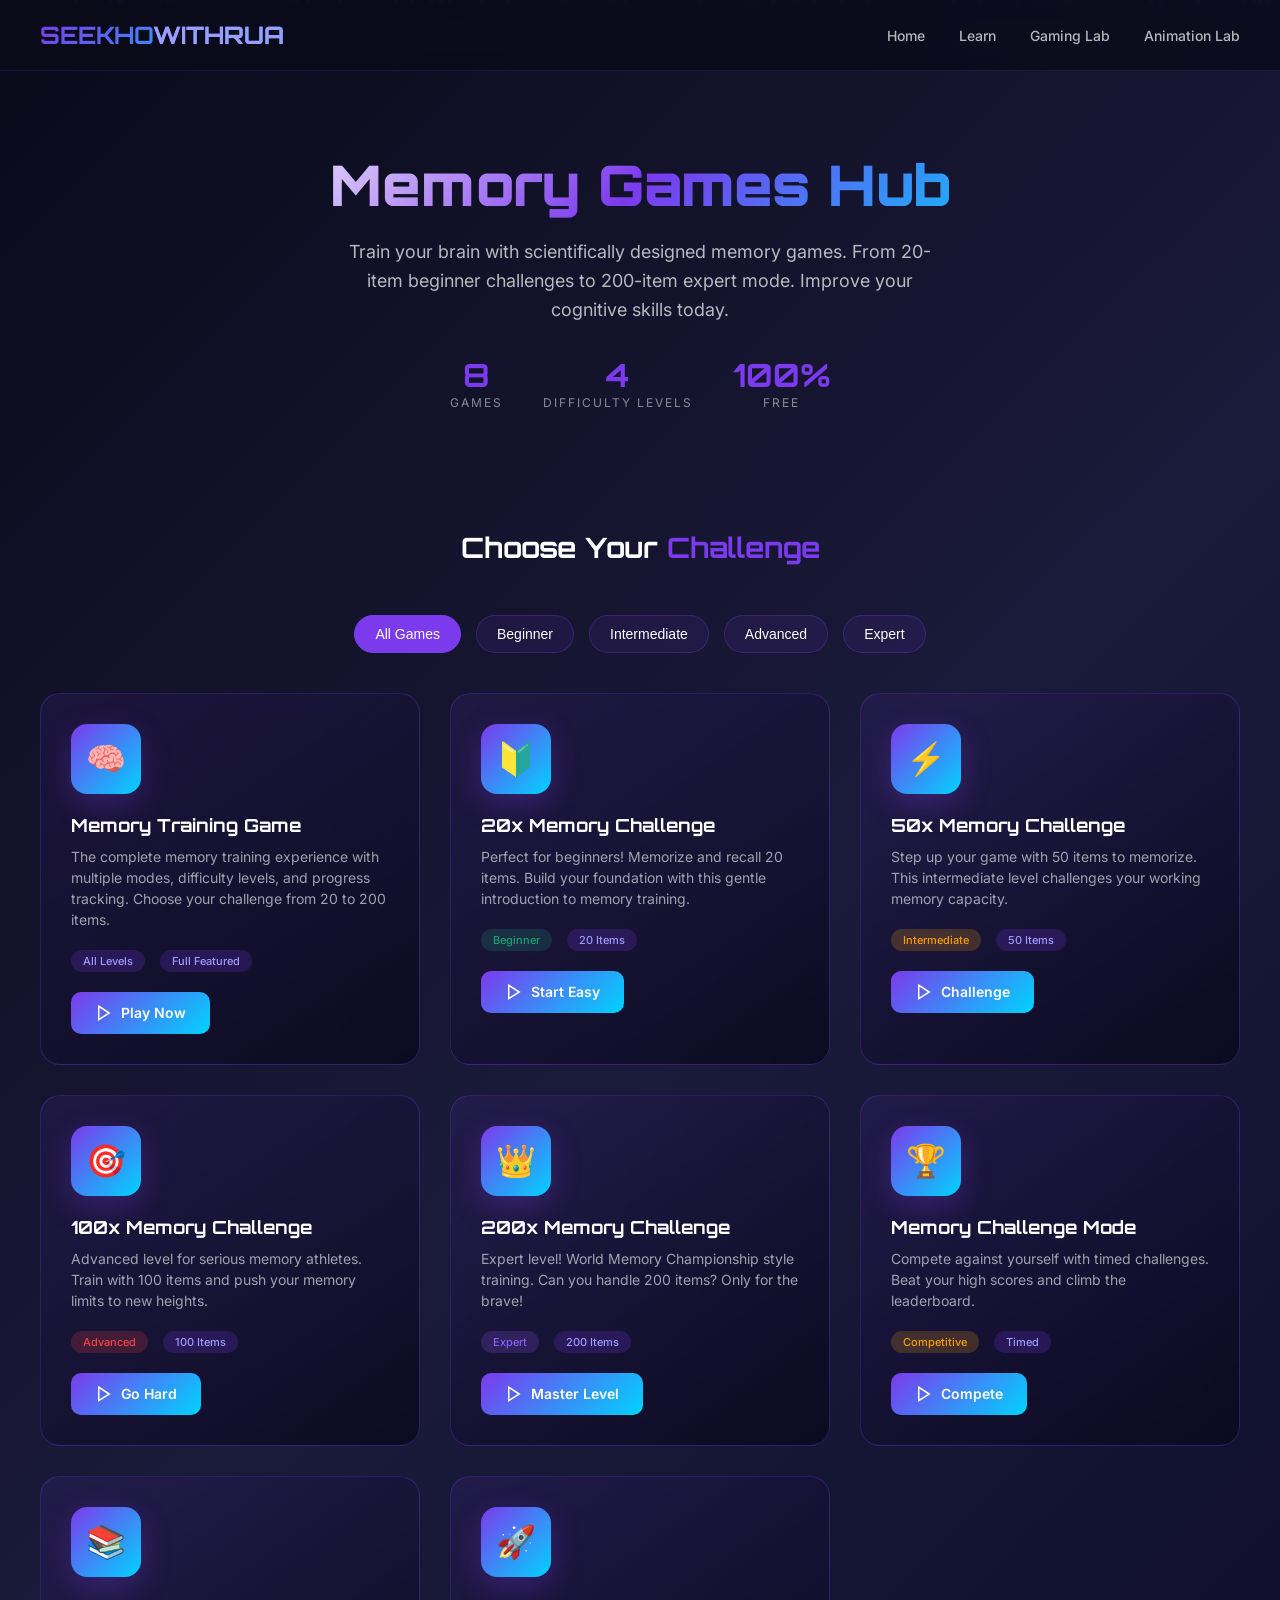
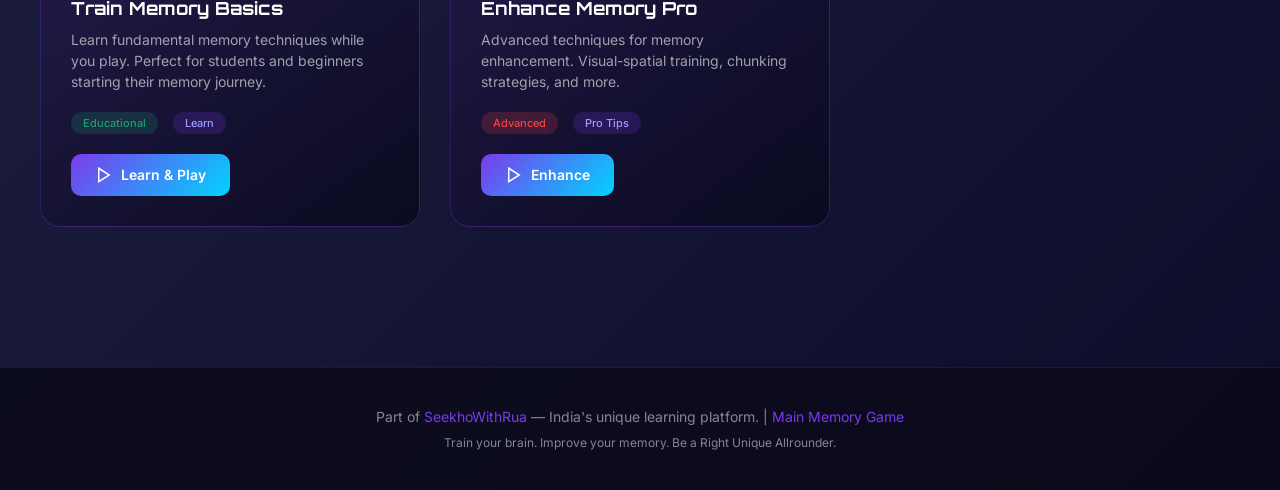
==== index.html @ c1535a9d "Add Memory Games Hub homepage with 8 game cards and category filters" ====
<!DOCTYPE html>
<html lang="en">
<head>
  <meta charset="UTF-8">
  <meta name="viewport" content="width=device-width, initial-scale=1.0">
  <title>Memory Games Hub | Free Brain Training Games | SeekhoWithRua Gaming</title>
  <meta name="description" content="Play free memory games online. Train your brain with 20x to 200x memory challenges, quizzes, and cognitive exercises. Improve memory power with scientifically designed games.">
  <meta name="keywords" content="memory games, brain training, memory exercises, cognitive games, free memory games, memory improvement, brain games">
  <meta name="author" content="SeekhoWithRua">
  <meta property="og:title" content="Memory Games Hub | Free Brain Training">
  <meta property="og:description" content="Play free memory games. 20x to 200x challenges. Train your brain today.">
  <meta property="og:type" content="website">
  <meta property="og:url" content="https://gaming.seekhowithrua.com">
  <link rel="canonical" href="https://gaming.seekhowithrua.com">
  <link href="https://fonts.googleapis.com/css2?family=Orbitron:wght@400;700;900&family=Inter:wght@400;500;600;700&display=swap" rel="stylesheet">
  <style>
    * { margin: 0; padding: 0; box-sizing: border-box; }
    
    body {
      background: linear-gradient(135deg, #0a0a1a 0%, #1a1a3a 50%, #0d0d2a 100%);
      color: #fff;
      font-family: 'Inter', sans-serif;
      min-height: 100vh;
      overflow-x: hidden;
    }
    
    /* Animated background particles */
    .particles {
      position: fixed;
      top: 0; left: 0; width: 100%; height: 100%;
      pointer-events: none;
      overflow: hidden;
      z-index: 0;
    }
    
    .particle {
      position: absolute;
      width: 4px; height: 4px;
      background: rgba(124, 58, 237, 0.3);
      border-radius: 50%;
      animation: float 20s infinite linear;
    }
    
    @keyframes float {
      0% { transform: translateY(100vh) rotate(0deg); opacity: 0; }
      10% { opacity: 1; }
      90% { opacity: 1; }
      100% { transform: translateY(-100vh) rotate(720deg); opacity: 0; }
    }
    
    /* Header */
    header {
      position: relative;
      z-index: 10;
      padding: 20px 40px;
      display: flex;
      justify-content: space-between;
      align-items: center;
      border-bottom: 1px solid rgba(124, 58, 237, 0.2);
      background: rgba(10, 10, 26, 0.8);
      backdrop-filter: blur(10px);
    }
    
    .logo {
      font-family: 'Orbitron', sans-serif;
      font-size: 24px;
      font-weight: 700;
      background: linear-gradient(135deg, #7c3aed, #00d4ff);
      -webkit-background-clip: text;
      -webkit-text-fill-color: transparent;
      background-clip: text;
    }
    
    .logo span {
      color: #9E9BFF;
      -webkit-text-fill-color: #9E9BFF;
    }
    
    nav a {
      color: rgba(255,255,255,0.7);
      text-decoration: none;
      margin-left: 30px;
      font-size: 14px;
      font-weight: 500;
      transition: color 0.3s;
    }
    
    nav a:hover {
      color: #7c3aed;
    }
    
    /* Hero Section */
    .hero {
      position: relative;
      z-index: 10;
      text-align: center;
      padding: 80px 20px 60px;
      max-width: 900px;
      margin: 0 auto;
    }
    
    .hero h1 {
      font-family: 'Orbitron', sans-serif;
      font-size: clamp(32px, 6vw, 56px);
      font-weight: 900;
      line-height: 1.2;
      margin-bottom: 20px;
      background: linear-gradient(135deg, #fff 0%, #7c3aed 50%, #00d4ff 100%);
      -webkit-background-clip: text;
      -webkit-text-fill-color: transparent;
      background-clip: text;
    }
    
    .hero p {
      font-size: 18px;
      color: rgba(255,255,255,0.7);
      max-width: 600px;
      margin: 0 auto 30px;
      line-height: 1.6;
    }
    
    .stats {
      display: flex;
      justify-content: center;
      gap: 40px;
      margin-top: 30px;
      flex-wrap: wrap;
    }
    
    .stat {
      text-align: center;
    }
    
    .stat-value {
      font-family: 'Orbitron', sans-serif;
      font-size: 32px;
      font-weight: 700;
      color: #7c3aed;
    }
    
    .stat-label {
      font-size: 12px;
      color: rgba(255,255,255,0.5);
      text-transform: uppercase;
      letter-spacing: 2px;
    }
    
    /* Games Section */
    .games-section {
      position: relative;
      z-index: 10;
      padding: 60px 40px;
      max-width: 1400px;
      margin: 0 auto;
    }
    
    .section-title {
      font-family: 'Orbitron', sans-serif;
      font-size: 28px;
      font-weight: 700;
      text-align: center;
      margin-bottom: 50px;
      color: #fff;
    }
    
    .section-title span {
      color: #7c3aed;
    }
    
    .games-grid {
      display: grid;
      grid-template-columns: repeat(auto-fill, minmax(300px, 1fr));
      gap: 30px;
    }
    
    /* Game Card */
    .game-card {
      background: linear-gradient(145deg, rgba(124, 58, 237, 0.1) 0%, rgba(10, 10, 30, 0.9) 100%);
      border: 1px solid rgba(124, 58, 237, 0.3);
      border-radius: 20px;
      padding: 30px;
      transition: all 0.3s ease;
      cursor: pointer;
      position: relative;
      overflow: hidden;
    }
    
    .game-card::before {
      content: '';
      position: absolute;
      top: 0; left: 0; right: 0; bottom: 0;
      background: radial-gradient(circle at 50% 0%, rgba(124, 58, 237, 0.2), transparent 70%);
      opacity: 0;
      transition: opacity 0.3s;
    }
    
    .game-card:hover {
      transform: translateY(-10px);
      border-color: #7c3aed;
      box-shadow: 0 20px 40px rgba(124, 58, 237, 0.3);
    }
    
    .game-card:hover::before {
      opacity: 1;
    }
    
    .game-card > * {
      position: relative;
      z-index: 1;
    }
    
    .game-icon {
      width: 70px;
      height: 70px;
      background: linear-gradient(135deg, #7c3aed, #00d4ff);
      border-radius: 16px;
      display: flex;
      align-items: center;
      justify-content: center;
      font-size: 32px;
      margin-bottom: 20px;
      box-shadow: 0 10px 30px rgba(124, 58, 237, 0.3);
    }
    
    .game-card h3 {
      font-family: 'Orbitron', sans-serif;
      font-size: 18px;
      font-weight: 700;
      margin-bottom: 10px;
      color: #fff;
    }
    
    .game-card p {
      font-size: 14px;
      color: rgba(255,255,255,0.6);
      line-height: 1.5;
      margin-bottom: 20px;
    }
    
    .game-meta {
      display: flex;
      gap: 15px;
      margin-bottom: 20px;
    }
    
    .badge {
      font-size: 11px;
      padding: 4px 12px;
      border-radius: 20px;
      background: rgba(124, 58, 237, 0.2);
      color: #9E9BFF;
      font-weight: 500;
    }
    
    .badge.easy { background: rgba(29, 158, 117, 0.2); color: #1D9E75; }
    .badge.medium { background: rgba(245, 158, 11, 0.2); color: #f59e0b; }
    .badge.hard { background: rgba(239, 68, 68, 0.2); color: #ef4444; }
    .badge.extreme { background: rgba(139, 92, 246, 0.2); color: #8b5cf6; }
    
    .play-btn {
      display: inline-flex;
      align-items: center;
      gap: 8px;
      background: linear-gradient(135deg, #7c3aed, #00d4ff);
      color: #fff;
      text-decoration: none;
      padding: 12px 24px;
      border-radius: 10px;
      font-weight: 600;
      font-size: 14px;
      transition: all 0.3s;
      border: none;
      cursor: pointer;
    }
    
    .play-btn:hover {
      transform: scale(1.05);
      box-shadow: 0 10px 30px rgba(124, 58, 237, 0.4);
    }
    
    .play-btn svg {
      width: 18px;
      height: 18px;
    }
    
    /* Categories */
    .categories {
      display: flex;
      justify-content: center;
      gap: 15px;
      margin-bottom: 40px;
      flex-wrap: wrap;
    }
    
    .category-btn {
      background: rgba(124, 58, 237, 0.1);
      border: 1px solid rgba(124, 58, 237, 0.3);
      color: #fff;
      padding: 10px 20px;
      border-radius: 25px;
      cursor: pointer;
      font-size: 14px;
      transition: all 0.3s;
    }
    
    .category-btn:hover, .category-btn.active {
      background: #7c3aed;
      border-color: #7c3aed;
    }
    
    /* Footer */
    footer {
      position: relative;
      z-index: 10;
      border-top: 1px solid rgba(124, 58, 237, 0.2);
      background: rgba(10, 10, 26, 0.8);
      padding: 40px;
      text-align: center;
      margin-top: 80px;
    }
    
    footer p {
      color: rgba(255,255,255,0.5);
      font-size: 14px;
    }
    
    footer a {
      color: #7c3aed;
      text-decoration: none;
    }
    
    /* Responsive */
    @media (max-width: 768px) {
      header {
        flex-direction: column;
        gap: 20px;
        padding: 20px;
      }
      
      nav a {
        margin: 0 10px;
      }
      
      .hero {
        padding: 60px 20px 40px;
      }
      
      .games-section {
        padding: 40px 20px;
      }
      
      .games-grid {
        grid-template-columns: 1fr;
      }
    }
  </style>
</head>
<body>
  <!-- Animated particles -->
  <div class="particles" id="particles"></div>
  
  <!-- Header -->
  <header>
    <div class="logo">SEEKHO<span>WITHRUA</span></div>
    <nav>
      <a href="https://seekhowithrua.com">Home</a>
      <a href="https://app.seekhowithrua.com">Learn</a>
      <a href="https://gaming.seekhowithrua.com">Gaming Lab</a>
      <a href="https://animationlab.seekhowithrua.com">Animation Lab</a>
    </nav>
  </header>
  
  <!-- Hero Section -->
  <section class="hero">
    <h1>Memory Games Hub</h1>
    <p>Train your brain with scientifically designed memory games. From 20-item beginner challenges to 200-item expert mode. Improve your cognitive skills today.</p>
    <div class="stats">
      <div class="stat">
        <div class="stat-value">8</div>
        <div class="stat-label">Games</div>
      </div>
      <div class="stat">
        <div class="stat-value">4</div>
        <div class="stat-label">Difficulty Levels</div>
      </div>
      <div class="stat">
        <div class="stat-value">100%</div>
        <div class="stat-label">Free</div>
      </div>
    </div>
  </section>
  
  <!-- Games Section -->
  <section class="games-section">
    <h2 class="section-title">Choose Your <span>Challenge</span></h2>
    
    <div class="categories">
      <button class="category-btn active" onclick="filterGames('all')">All Games</button>
      <button class="category-btn" onclick="filterGames('beginner')">Beginner</button>
      <button class="category-btn" onclick="filterGames('intermediate')">Intermediate</button>
      <button class="category-btn" onclick="filterGames('advanced')">Advanced</button>
      <button class="category-btn" onclick="filterGames('expert')">Expert</button>
    </div>
    
    <div class="games-grid" id="gamesGrid">
      <!-- Main Memory Game -->
      <div class="game-card" data-category="all">
        <div class="game-icon">🧠</div>
        <h3>Memory Training Game</h3>
        <p>The complete memory training experience with multiple modes, difficulty levels, and progress tracking. Choose your challenge from 20 to 200 items.</p>
        <div class="game-meta">
          <span class="badge">All Levels</span>
          <span class="badge">Full Featured</span>
        </div>
        <a href="memory-game.html" class="play-btn">
          <svg viewBox="0 0 24 24" fill="none" stroke="currentColor" stroke-width="2"><polygon points="5,3 19,12 5,21"></polygon></svg>
          Play Now
        </a>
      </div>
      
      <!-- 20x Memory -->
      <div class="game-card" data-category="beginner">
        <div class="game-icon">🔰</div>
        <h3>20x Memory Challenge</h3>
        <p>Perfect for beginners! Memorize and recall 20 items. Build your foundation with this gentle introduction to memory training.</p>
        <div class="game-meta">
          <span class="badge easy">Beginner</span>
          <span class="badge">20 Items</span>
        </div>
        <a href="20x-memory.html" class="play-btn">
          <svg viewBox="0 0 24 24" fill="none" stroke="currentColor" stroke-width="2"><polygon points="5,3 19,12 5,21"></polygon></svg>
          Start Easy
        </a>
      </div>
      
      <!-- 50x Memory -->
      <div class="game-card" data-category="intermediate">
        <div class="game-icon">⚡</div>
        <h3>50x Memory Challenge</h3>
        <p>Step up your game with 50 items to memorize. This intermediate level challenges your working memory capacity.</p>
        <div class="game-meta">
          <span class="badge medium">Intermediate</span>
          <span class="badge">50 Items</span>
        </div>
        <a href="50x-memory.html" class="play-btn">
          <svg viewBox="0 0 24 24" fill="none" stroke="currentColor" stroke-width="2"><polygon points="5,3 19,12 5,21"></polygon></svg>
          Challenge
        </a>
      </div>
      
      <!-- 100x Memory -->
      <div class="game-card" data-category="advanced">
        <div class="game-icon">🎯</div>
        <h3>100x Memory Challenge</h3>
        <p>Advanced level for serious memory athletes. Train with 100 items and push your memory limits to new heights.</p>
        <div class="game-meta">
          <span class="badge hard">Advanced</span>
          <span class="badge">100 Items</span>
        </div>
        <a href="100x-memory.html" class="play-btn">
          <svg viewBox="0 0 24 24" fill="none" stroke="currentColor" stroke-width="2"><polygon points="5,3 19,12 5,21"></polygon></svg>
          Go Hard
        </a>
      </div>
      
      <!-- 200x Memory -->
      <div class="game-card" data-category="expert">
        <div class="game-icon">👑</div>
        <h3>200x Memory Challenge</h3>
        <p>Expert level! World Memory Championship style training. Can you handle 200 items? Only for the brave!</p>
        <div class="game-meta">
          <span class="badge extreme">Expert</span>
          <span class="badge">200 Items</span>
        </div>
        <a href="200x-memory.html" class="play-btn">
          <svg viewBox="0 0 24 24" fill="none" stroke="currentColor" stroke-width="2"><polygon points="5,3 19,12 5,21"></polygon></svg>
          Master Level
        </a>
      </div>
      
      <!-- Memory Challenge -->
      <div class="game-card" data-category="intermediate">
        <div class="game-icon">🏆</div>
        <h3>Memory Challenge Mode</h3>
        <p>Compete against yourself with timed challenges. Beat your high scores and climb the leaderboard.</p>
        <div class="game-meta">
          <span class="badge medium">Competitive</span>
          <span class="badge">Timed</span>
        </div>
        <a href="memory-challenge.html" class="play-btn">
          <svg viewBox="0 0 24 24" fill="none" stroke="currentColor" stroke-width="2"><polygon points="5,3 19,12 5,21"></polygon></svg>
          Compete
        </a>
      </div>
      
      <!-- Train Memory -->
      <div class="game-card" data-category="beginner">
        <div class="game-icon">📚</div>
        <h3>Train Memory Basics</h3>
        <p>Learn fundamental memory techniques while you play. Perfect for students and beginners starting their memory journey.</p>
        <div class="game-meta">
          <span class="badge easy">Educational</span>
          <span class="badge">Learn</span>
        </div>
        <a href="train-memory.html" class="play-btn">
          <svg viewBox="0 0 24 24" fill="none" stroke="currentColor" stroke-width="2"><polygon points="5,3 19,12 5,21"></polygon></svg>
          Learn & Play
        </a>
      </div>
      
      <!-- Enhance Memory -->
      <div class="game-card" data-category="advanced">
        <div class="game-icon">🚀</div>
        <h3>Enhance Memory Pro</h3>
        <p>Advanced techniques for memory enhancement. Visual-spatial training, chunking strategies, and more.</p>
        <div class="game-meta">
          <span class="badge hard">Advanced</span>
          <span class="badge">Pro Tips</span>
        </div>
        <a href="enhance-memory.html" class="play-btn">
          <svg viewBox="0 0 24 24" fill="none" stroke="currentColor" stroke-width="2"><polygon points="5,3 19,12 5,21"></polygon></svg>
          Enhance
        </a>
      </div>
    </div>
  </section>
  
  <!-- Footer -->
  <footer>
    <p>Part of <a href="https://seekhowithrua.com">SeekhoWithRua</a> — India's unique learning platform. | <a href="https://gaming.seekhowithrua.com/memory-game">Main Memory Game</a></p>
    <p style="margin-top: 10px; font-size: 12px;">Train your brain. Improve your memory. Be a Right Unique Allrounder.</p>
  </footer>
  
  <script>
    // Create animated particles
    const particlesContainer = document.getElementById('particles');
    for (let i = 0; i < 50; i++) {
      const particle = document.createElement('div');
      particle.className = 'particle';
      particle.style.left = Math.random() * 100 + '%';
      particle.style.animationDelay = Math.random() * 20 + 's';
      particle.style.animationDuration = (15 + Math.random() * 10) + 's';
      particlesContainer.appendChild(particle);
    }
    
    // Filter games
    function filterGames(category) {
      // Update active button
      document.querySelectorAll('.category-btn').forEach(btn => {
        btn.classList.remove('active');
      });
      event.target.classList.add('active');
      
      // Filter cards
      const cards = document.querySelectorAll('.game-card');
      cards.forEach(card => {
        if (category === 'all' || card.dataset.category === category) {
          card.style.display = 'block';
          card.style.animation = 'fadeIn 0.5s ease';
        } else {
          card.style.display = 'none';
        }
      });
    }
  </script>
  
  <style>
    @keyframes fadeIn {
      from { opacity: 0; transform: translateY(20px); }
      to { opacity: 1; transform: translateY(0); }
    }
  </style>
</body>
</html>
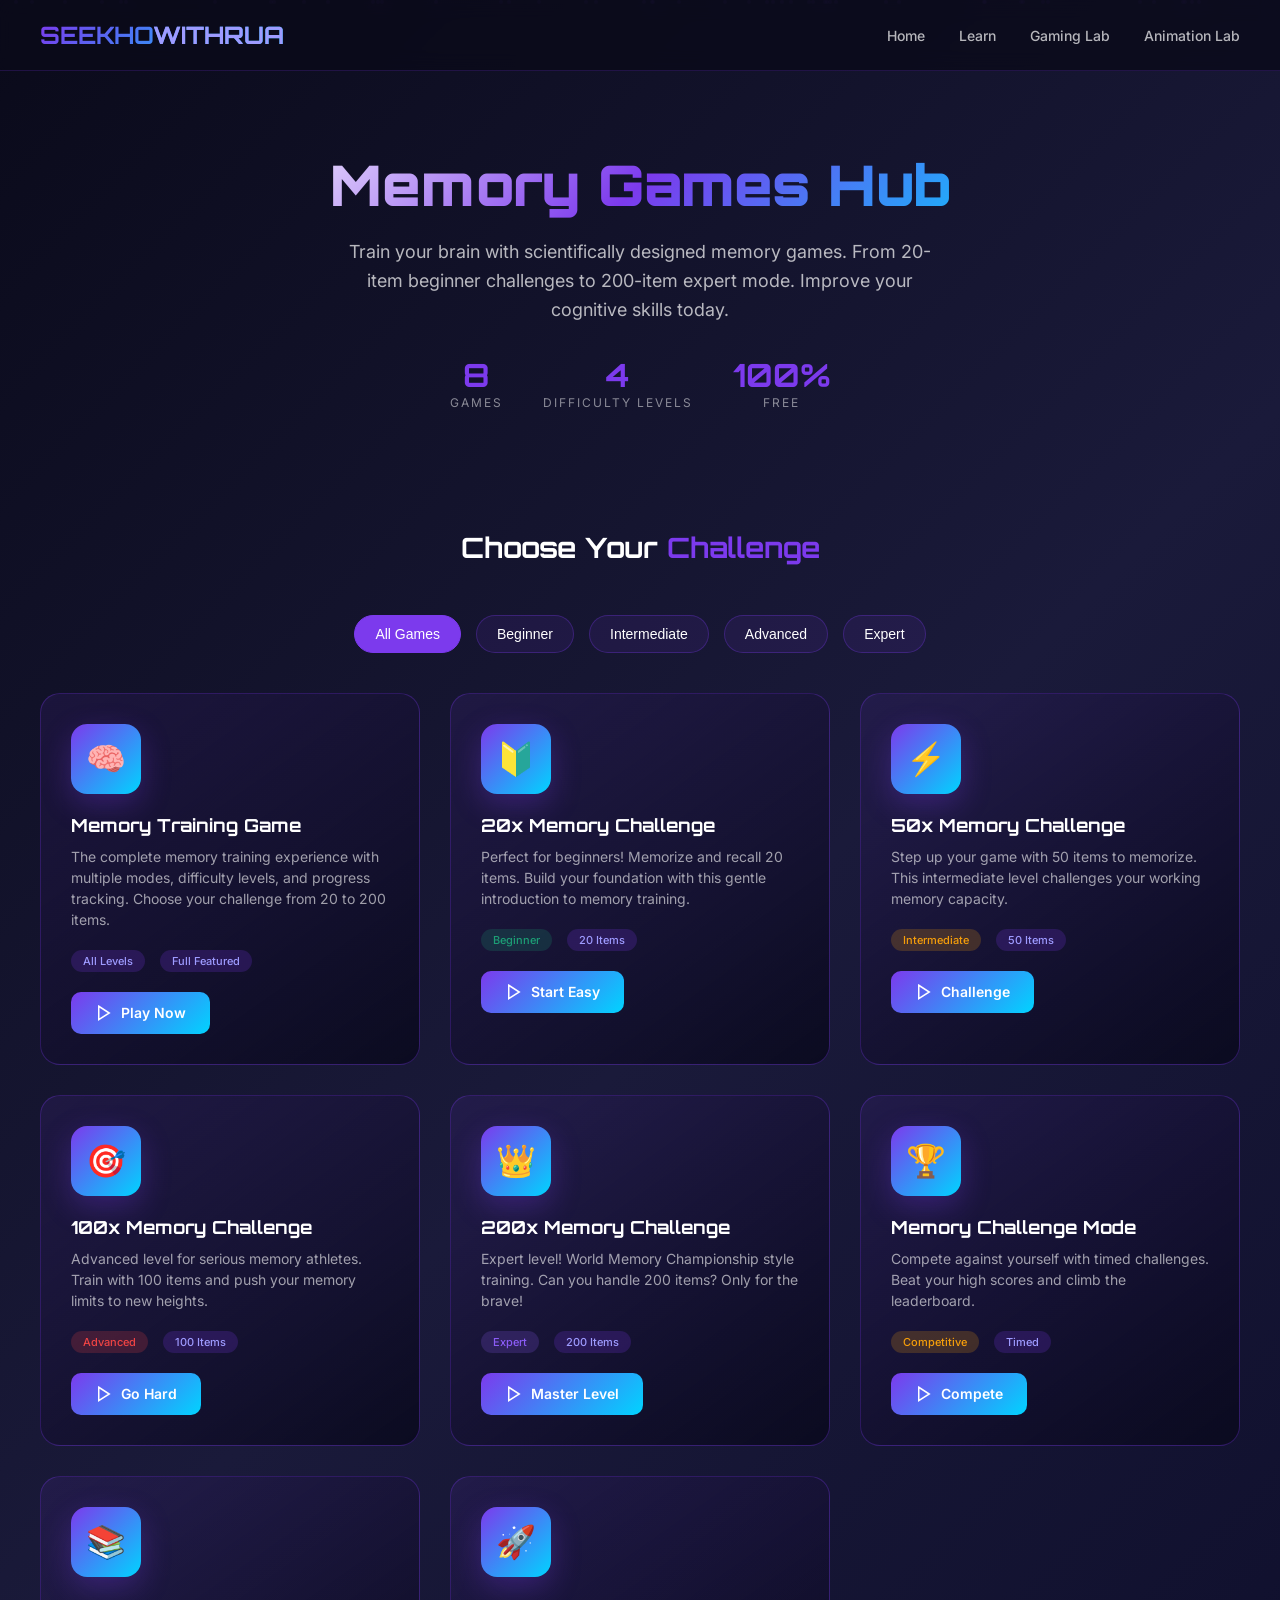
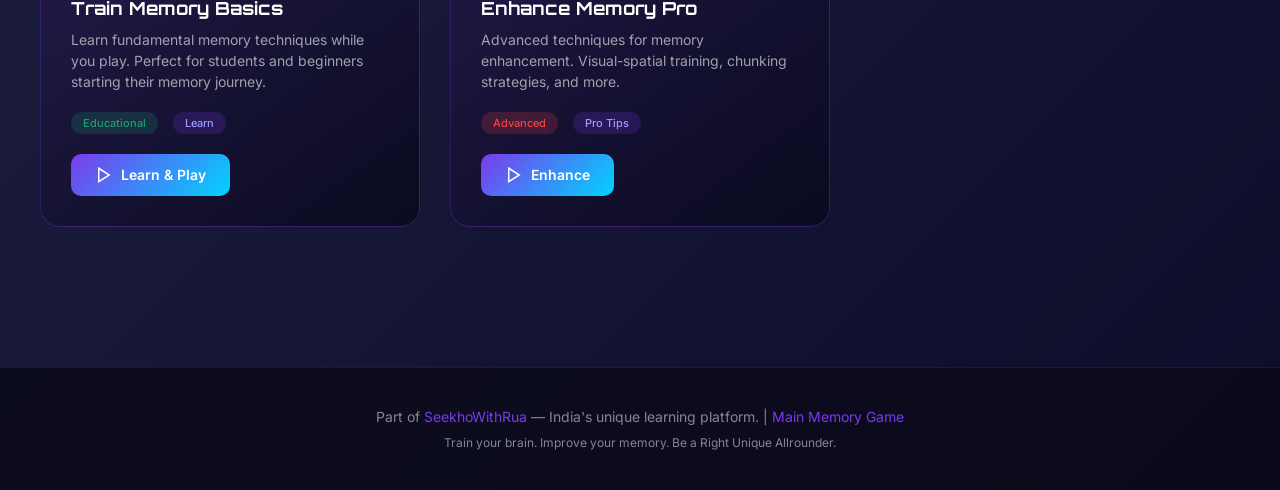
==== commit 8e4fd454: "Update Learn link to redirect to mnemonic-system" ====
--- a/index.html
+++ b/index.html
@@ -364,7 +364,7 @@
     <div class="logo">SEEKHO<span>WITHRUA</span></div>
     <nav>
       <a href="https://seekhowithrua.com">Home</a>
-      <a href="https://app.seekhowithrua.com">Learn</a>
+      <a href="https://app.seekhowithrua.com/mnemonic-system">Learn</a>
       <a href="https://gaming.seekhowithrua.com">Gaming Lab</a>
       <a href="https://animationlab.seekhowithrua.com">Animation Lab</a>
     </nav>
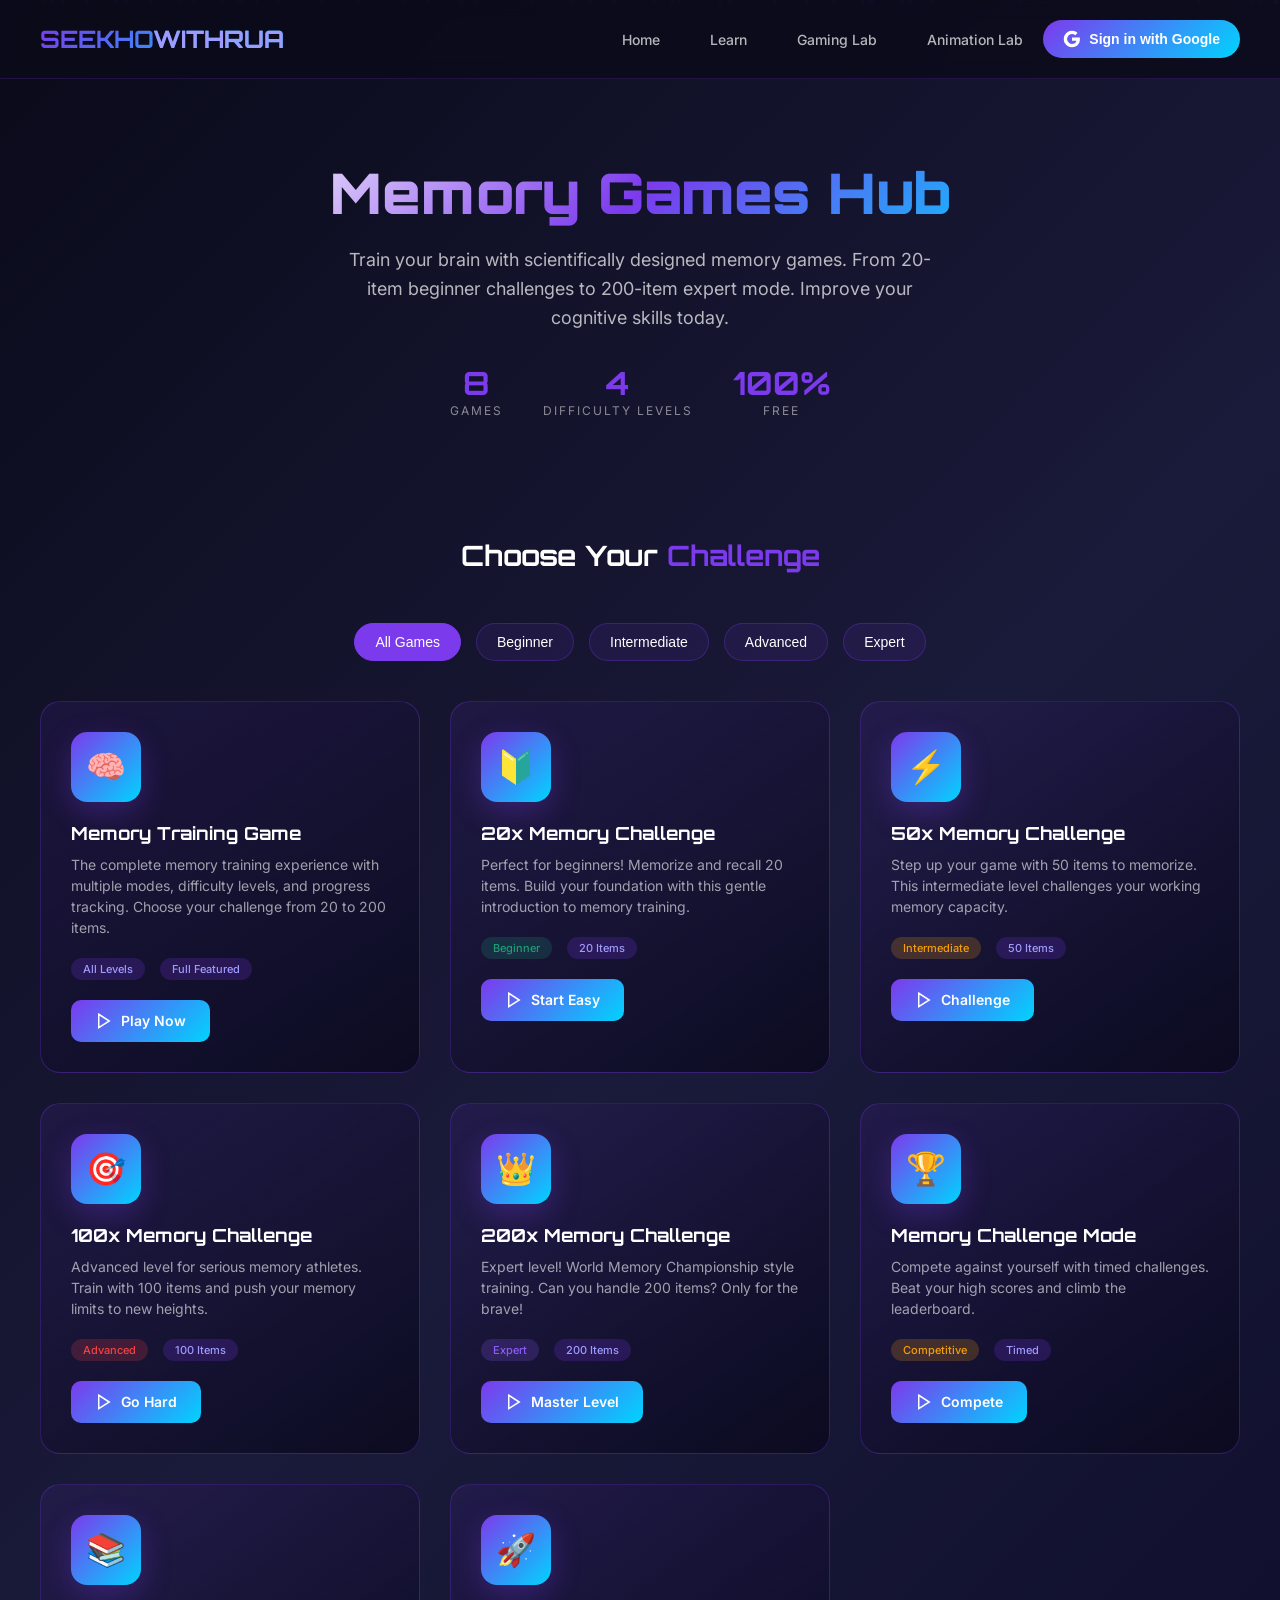
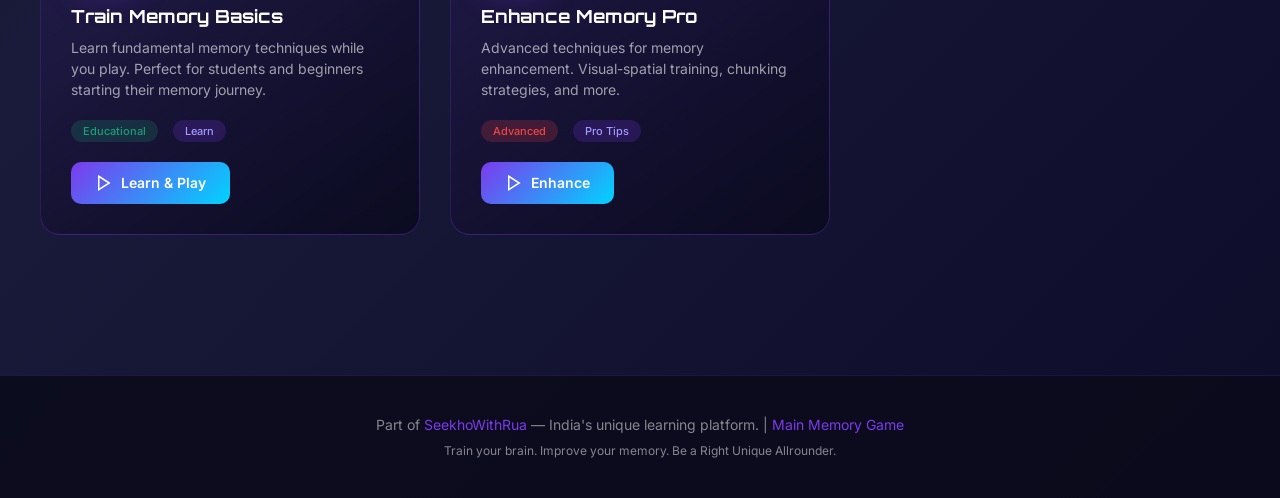
==== commit 90001fec: "Add Google login/signup UI to gaming homepage with user profile and logout" ====
--- a/index.html
+++ b/index.html
@@ -76,6 +76,12 @@
       -webkit-text-fill-color: #9E9BFF;
     }
     
+    nav {
+      display: flex;
+      align-items: center;
+      gap: 20px;
+    }
+    
     nav a {
       color: rgba(255,255,255,0.7);
       text-decoration: none;
@@ -87,6 +93,81 @@
     
     nav a:hover {
       color: #7c3aed;
+    }
+    
+    /* User Profile & Auth */
+    .user-section {
+      display: flex;
+      align-items: center;
+      gap: 15px;
+    }
+    
+    .user-info {
+      display: none;
+      align-items: center;
+      gap: 10px;
+      background: rgba(124, 58, 237, 0.1);
+      border: 1px solid rgba(124, 58, 237, 0.3);
+      padding: 8px 15px;
+      border-radius: 25px;
+    }
+    
+    .user-info.show {
+      display: flex;
+    }
+    
+    .user-avatar {
+      width: 32px;
+      height: 32px;
+      border-radius: 50%;
+      object-fit: cover;
+      border: 2px solid #7c3aed;
+    }
+    
+    .user-name {
+      font-size: 13px;
+      color: #fff;
+      font-weight: 500;
+    }
+    
+    .logout-btn {
+      background: rgba(239, 68, 68, 0.2);
+      border: none;
+      color: #ef4444;
+      padding: 6px 12px;
+      border-radius: 15px;
+      font-size: 12px;
+      cursor: pointer;
+      transition: all 0.3s;
+    }
+    
+    .logout-btn:hover {
+      background: rgba(239, 68, 68, 0.3);
+    }
+    
+    .login-btn {
+      background: linear-gradient(135deg, #7c3aed, #00d4ff);
+      border: none;
+      color: #fff;
+      padding: 10px 20px;
+      border-radius: 25px;
+      font-size: 14px;
+      font-weight: 600;
+      cursor: pointer;
+      transition: all 0.3s;
+      display: flex;
+      align-items: center;
+      gap: 8px;
+    }
+    
+    .login-btn:hover {
+      transform: scale(1.05);
+      box-shadow: 0 5px 20px rgba(124, 58, 237, 0.4);
+    }
+    
+    .google-icon {
+      width: 18px;
+      height: 18px;
     }
     
     /* Hero Section */
@@ -367,6 +448,17 @@
       <a href="https://app.seekhowithrua.com/mnemonic-system">Learn</a>
       <a href="https://gaming.seekhowithrua.com">Gaming Lab</a>
       <a href="https://animationlab.seekhowithrua.com">Animation Lab</a>
+      <div class="user-section">
+        <div id="userInfo" class="user-info">
+          <img id="userAvatar" class="user-avatar" src="" alt="User">
+          <span id="userName" class="user-name"></span>
+          <button class="logout-btn" onclick="logout()">Logout</button>
+        </div>
+        <button id="loginBtn" class="login-btn" onclick="loginWithGoogle()">
+          <svg class="google-icon" viewBox="0 0 24 24"><path fill="currentColor" d="M22.56 12.25c0-.78-.07-1.53-.2-2.25H12v4.26h5.92c-.26 1.37-1.04 2.53-2.21 3.31v2.77h3.57c2.08-1.92 3.28-4.74 3.28-8.09z"/><path fill="currentColor" d="M12 23c2.97 0 5.46-.98 7.28-2.66l-3.57-2.77c-.98.66-2.23 1.06-3.71 1.06-2.86 0-5.29-1.93-6.16-4.53H2.18v2.84C3.99 20.53 7.7 23 12 23z"/><path fill="currentColor" d="M5.84 14.09c-.22-.66-.35-1.36-.35-2.09s.13-1.43.35-2.09V7.07H2.18C1.43 8.55 1 10.22 1 12s.43 3.45 1.18 4.93l2.85-2.22.81-.62z"/><path fill="currentColor" d="M12 5.38c1.62 0 3.06.56 4.21 1.64l3.15-3.15C17.45 2.09 14.97 1 12 1 7.7 1 3.99 3.47 2.18 7.07l3.66 2.84c.87-2.6 3.3-4.53 6.16-4.53z"/></svg>
+          Sign in with Google
+        </button>
+      </div>
     </nav>
   </header>
   
@@ -531,7 +623,136 @@
     <p style="margin-top: 10px; font-size: 12px;">Train your brain. Improve your memory. Be a Right Unique Allrounder.</p>
   </footer>
   
+  <!-- Load Memory Game API Client -->
+  <script src="js/memory-game-api.js"></script>
+  
+  <!-- Google OAuth Script -->
+  <script src="https://accounts.google.com/gsi/client" async defer></script>
+  
   <script>
+    // Initialize user state
+    let googleClient = null;
+    
+    // Check if user is already logged in
+    function checkLoginState() {
+      if (memoryGameAPI.isLoggedIn()) {
+        showUserInfo(memoryGameAPI.getCurrentUser());
+      } else {
+        showLoginButton();
+      }
+    }
+    
+    // Show user info when logged in
+    function showUserInfo(user) {
+      document.getElementById('loginBtn').style.display = 'none';
+      document.getElementById('userInfo').classList.add('show');
+      document.getElementById('userName').textContent = user.first_name || user.username || user.email.split('@')[0];
+      if (user.profile_picture) {
+        document.getElementById('userAvatar').src = user.profile_picture;
+      } else {
+        document.getElementById('userAvatar').src = 'https://ui-avatars.com/api/?name=' + encodeURIComponent(user.email) + '&background=7c3aed&color=fff';
+      }
+    }
+    
+    // Show login button when logged out
+    function showLoginButton() {
+      document.getElementById('loginBtn').style.display = 'flex';
+      document.getElementById('userInfo').classList.remove('show');
+    }
+    
+    // Initialize Google Sign-In
+    function initializeGoogleAuth() {
+      if (typeof google !== 'undefined' && google.accounts) {
+        googleClient = google.accounts.oauth2.initTokenClient({
+          client_id: 'YOUR_GOOGLE_CLIENT_ID', // Replace with your actual Google Client ID
+          scope: 'email profile openid',
+          callback: handleGoogleResponse
+        });
+      }
+    }
+    
+    // Handle Google OAuth response
+    async function handleGoogleResponse(response) {
+      if (response.access_token) {
+        // Get user info from Google
+        try {
+          const userInfo = await fetch('https://www.googleapis.com/oauth2/v3/userinfo', {
+            headers: { 'Authorization': `Bearer ${response.access_token}` }
+          }).then(res => res.json());
+          
+          // Login to our backend
+          const result = await memoryGameAPI.googleLogin({
+            token: response.access_token,
+            email: userInfo.email,
+            name: userInfo.name,
+            googleId: userInfo.sub,
+            picture: userInfo.picture
+          });
+          
+          if (result.success) {
+            showUserInfo(result.user);
+            showNotification('Login successful!', 'success');
+          } else {
+            showNotification('Login failed: ' + result.error, 'error');
+          }
+        } catch (error) {
+          console.error('Google auth error:', error);
+          showNotification('Authentication failed', 'error');
+        }
+      }
+    }
+    
+    // Login with Google
+    function loginWithGoogle() {
+      if (googleClient) {
+        googleClient.requestAccessToken();
+      } else {
+        // Fallback: show alert to configure Google Client ID
+        showNotification('Google Login coming soon! Please check back later.', 'info');
+        console.log('Please configure YOUR_GOOGLE_CLIENT_ID in the script');
+      }
+    }
+    
+    // Logout
+    function logout() {
+      memoryGameAPI.logout();
+      showLoginButton();
+      showNotification('Logged out successfully', 'success');
+    }
+    
+    // Show notification
+    function showNotification(message, type = 'info') {
+      const notification = document.createElement('div');
+      const colors = {
+        success: 'linear-gradient(135deg, #1D9E75, #128C7E)',
+        error: 'linear-gradient(135deg, #ef4444, #dc2626)',
+        info: 'linear-gradient(135deg, #7c3aed, #00d4ff)'
+      };
+      
+      notification.style.cssText = `
+        position: fixed;
+        top: 20px;
+        right: 20px;
+        background: ${colors[type]};
+        color: white;
+        padding: 15px 25px;
+        border-radius: 10px;
+        font-family: 'Inter', sans-serif;
+        font-size: 14px;
+        font-weight: 500;
+        z-index: 10000;
+        box-shadow: 0 5px 20px rgba(0,0,0,0.3);
+        animation: slideIn 0.3s ease;
+      `;
+      notification.textContent = message;
+      document.body.appendChild(notification);
+      
+      setTimeout(() => {
+        notification.style.animation = 'slideOut 0.3s ease';
+        setTimeout(() => notification.remove(), 300);
+      }, 3000);
+    }
+    
     // Create animated particles
     const particlesContainer = document.getElementById('particles');
     for (let i = 0; i < 50; i++) {
@@ -562,6 +783,26 @@
         }
       });
     }
+    
+    // Initialize on page load
+    document.addEventListener('DOMContentLoaded', function() {
+      checkLoginState();
+      initializeGoogleAuth();
+    });
+    
+    // Add notification animations
+    const style = document.createElement('style');
+    style.textContent = `
+      @keyframes slideIn {
+        from { transform: translateX(100%); opacity: 0; }
+        to { transform: translateX(0); opacity: 1; }
+      }
+      @keyframes slideOut {
+        from { transform: translateX(0); opacity: 1; }
+        to { transform: translateX(100%); opacity: 0; }
+      }
+    `;
+    document.head.appendChild(style);
   </script>
   
   <style>
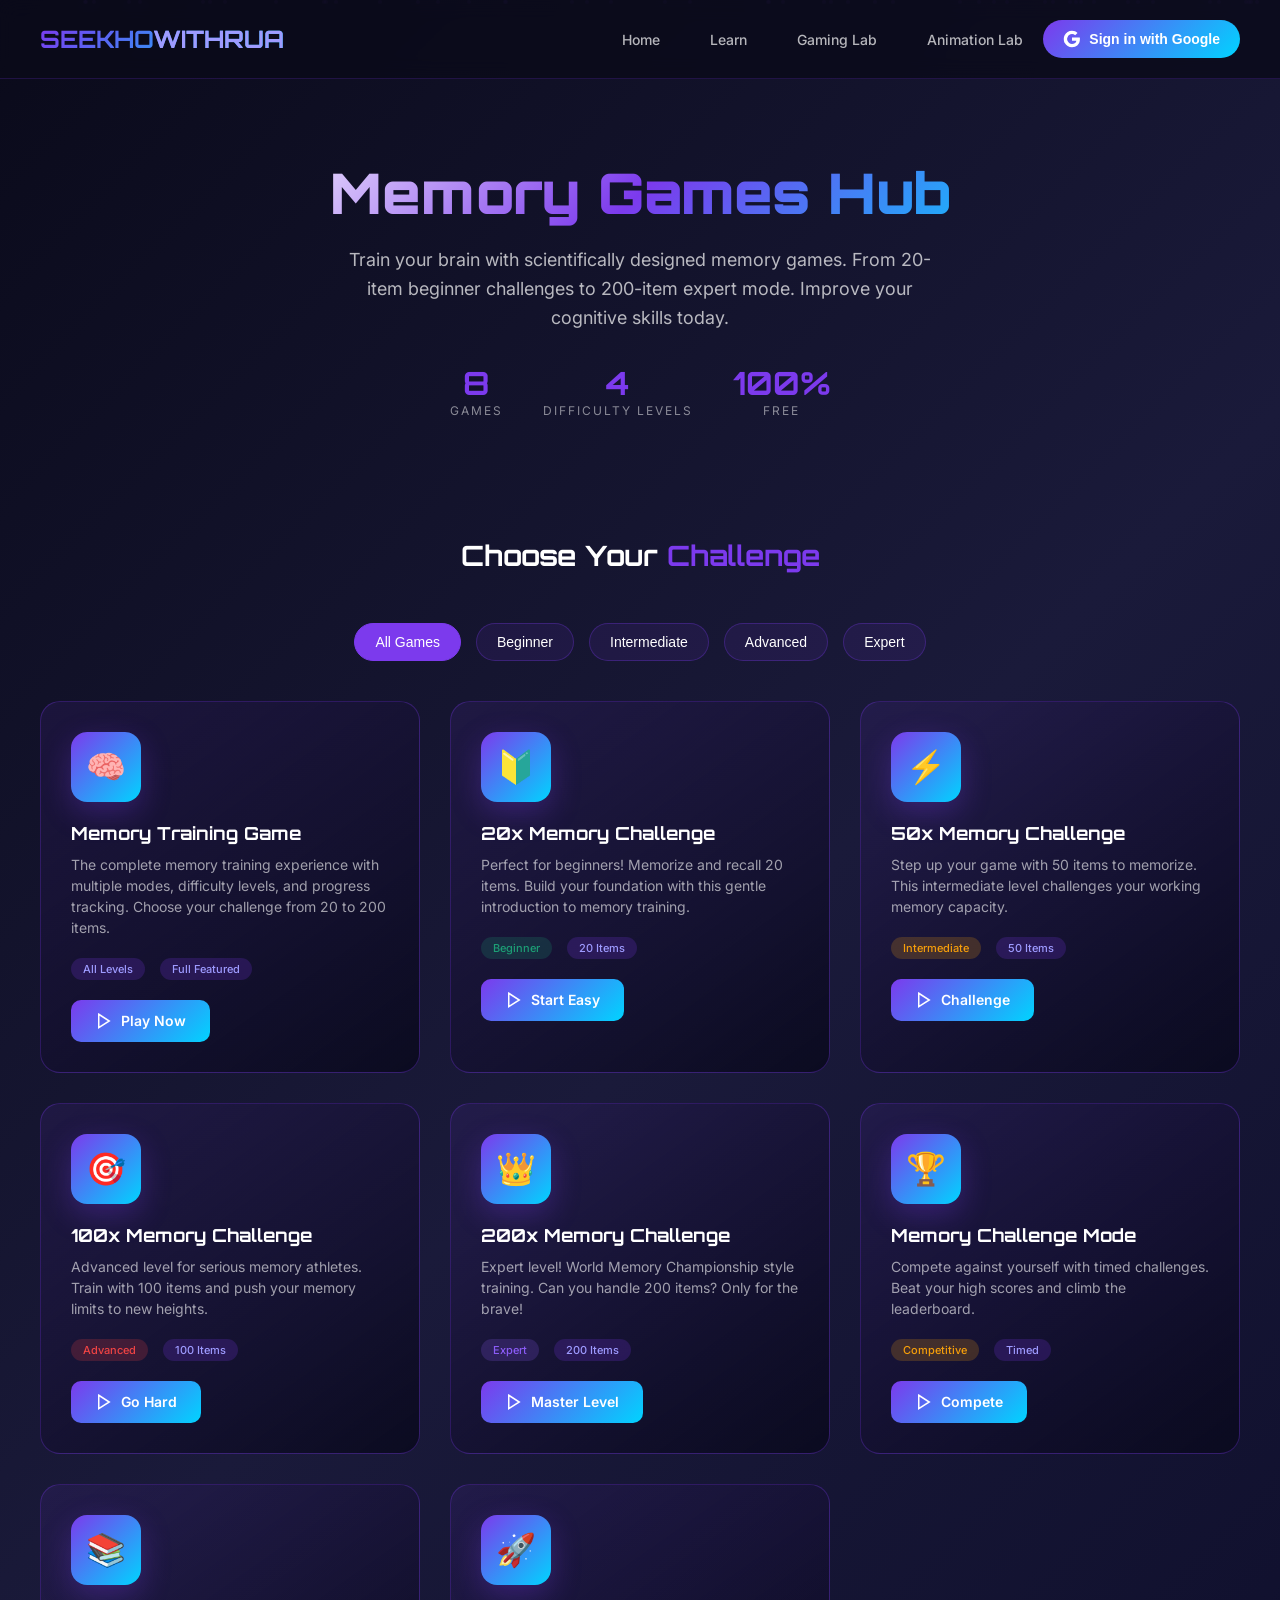
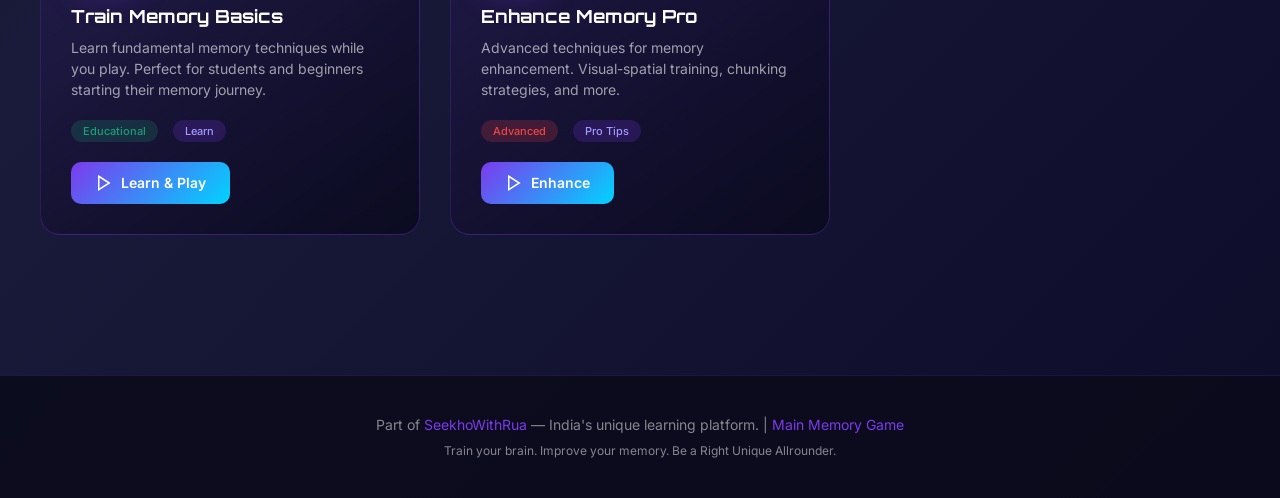
==== commit b6956b29: "Update Google Client ID for OAuth login" ====
--- a/index.html
+++ b/index.html
@@ -664,7 +664,7 @@
     function initializeGoogleAuth() {
       if (typeof google !== 'undefined' && google.accounts) {
         googleClient = google.accounts.oauth2.initTokenClient({
-          client_id: 'YOUR_GOOGLE_CLIENT_ID', // Replace with your actual Google Client ID
+          client_id: '308869456999-94fdla0p2nnekglcbvfir3e1oo0d41dr.apps.googleusercontent.com',
           scope: 'email profile openid',
           callback: handleGoogleResponse
         });
@@ -707,9 +707,7 @@
       if (googleClient) {
         googleClient.requestAccessToken();
       } else {
-        // Fallback: show alert to configure Google Client ID
-        showNotification('Google Login coming soon! Please check back later.', 'info');
-        console.log('Please configure YOUR_GOOGLE_CLIENT_ID in the script');
+        showNotification('Google Sign-In loading... Please try again in a moment.', 'info');
       }
     }
     
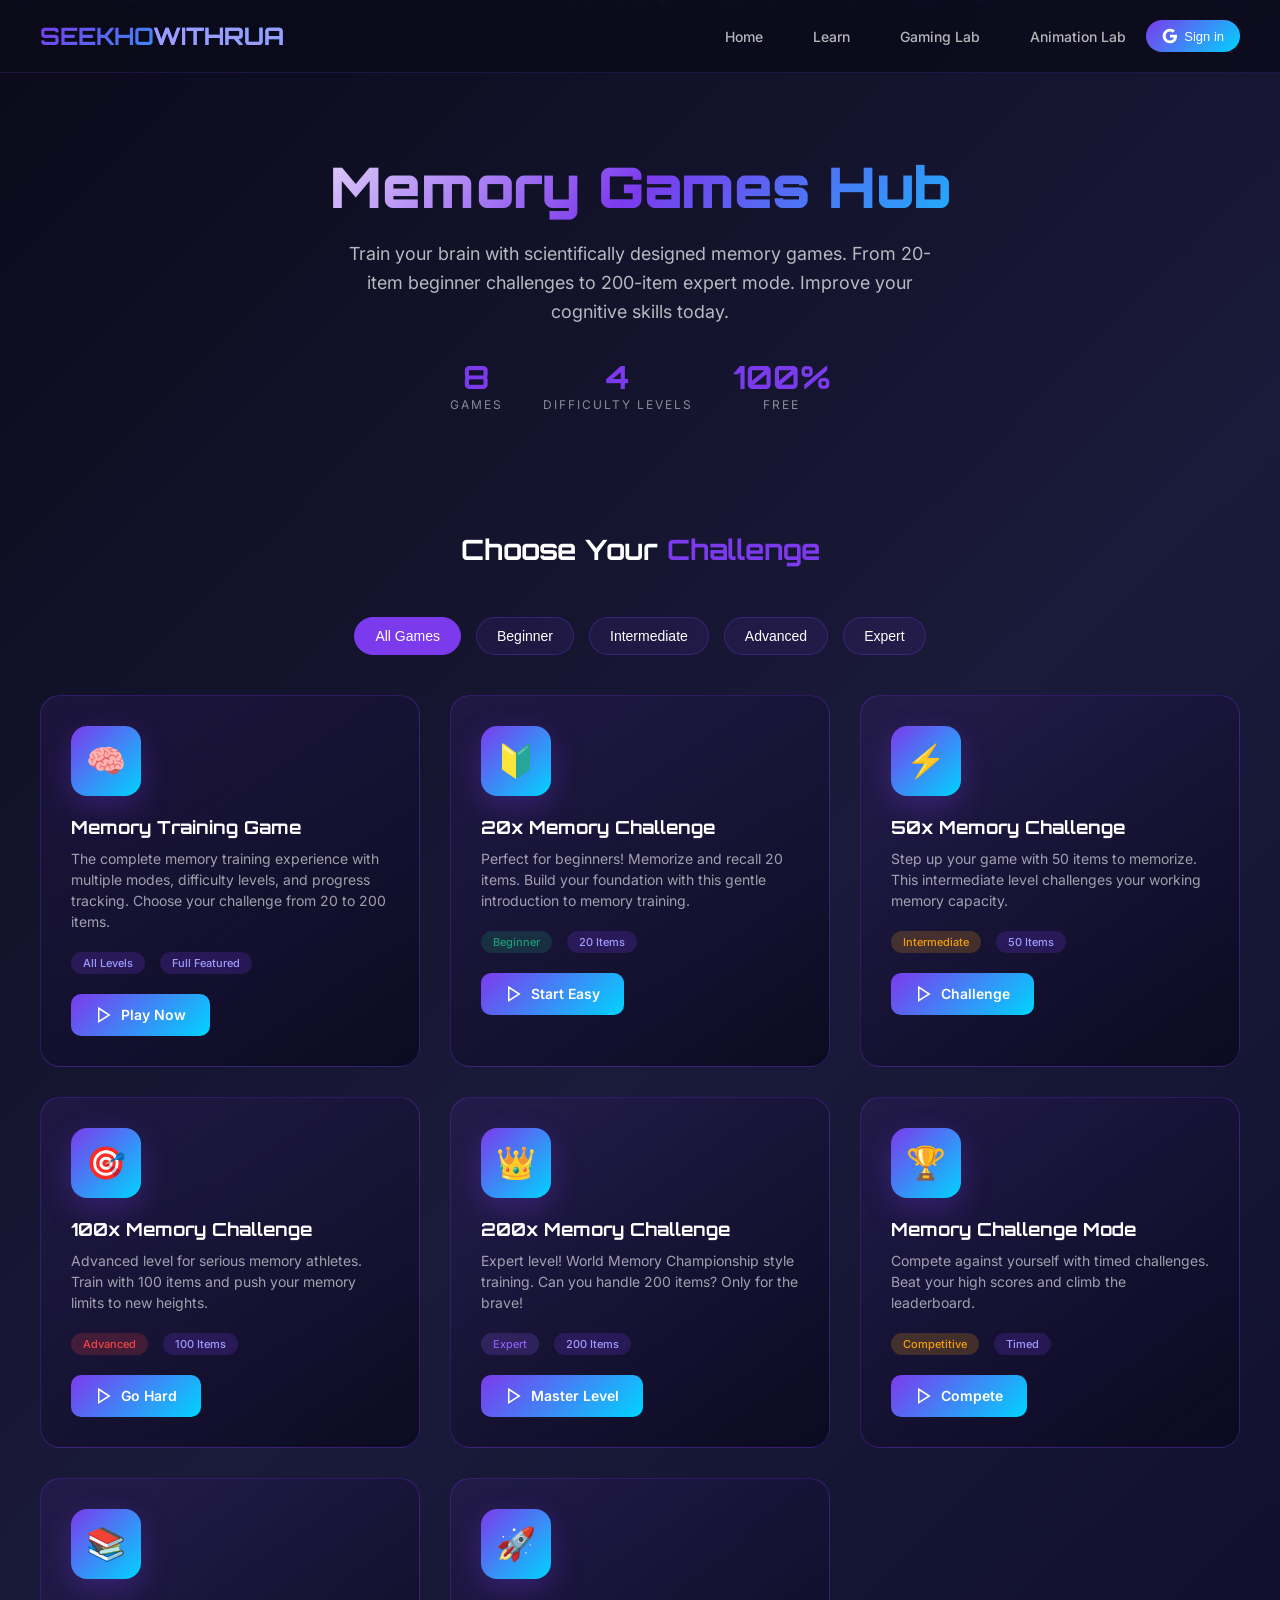
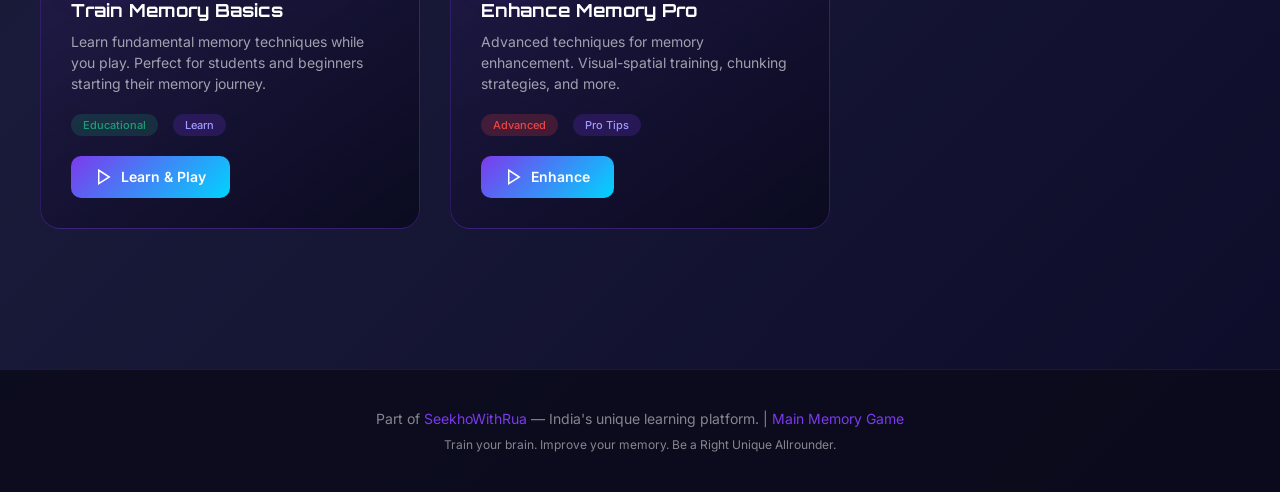
==== commit c32a8015: "Fix Google OAuth initialization and error handling" ====
--- a/index.html
+++ b/index.html
@@ -149,25 +149,26 @@
       background: linear-gradient(135deg, #7c3aed, #00d4ff);
       border: none;
       color: #fff;
-      padding: 10px 20px;
-      border-radius: 25px;
-      font-size: 14px;
-      font-weight: 600;
+      padding: 8px 16px;
+      border-radius: 20px;
+      font-size: 13px;
+      font-weight: 500;
       cursor: pointer;
       transition: all 0.3s;
       display: flex;
       align-items: center;
-      gap: 8px;
+      gap: 6px;
+      white-space: nowrap;
     }
     
     .login-btn:hover {
-      transform: scale(1.05);
-      box-shadow: 0 5px 20px rgba(124, 58, 237, 0.4);
+      transform: scale(1.02);
+      box-shadow: 0 4px 15px rgba(124, 58, 237, 0.3);
     }
     
     .google-icon {
-      width: 18px;
-      height: 18px;
+      width: 16px;
+      height: 16px;
     }
     
     /* Hero Section */
@@ -456,7 +457,7 @@
         </div>
         <button id="loginBtn" class="login-btn" onclick="loginWithGoogle()">
           <svg class="google-icon" viewBox="0 0 24 24"><path fill="currentColor" d="M22.56 12.25c0-.78-.07-1.53-.2-2.25H12v4.26h5.92c-.26 1.37-1.04 2.53-2.21 3.31v2.77h3.57c2.08-1.92 3.28-4.74 3.28-8.09z"/><path fill="currentColor" d="M12 23c2.97 0 5.46-.98 7.28-2.66l-3.57-2.77c-.98.66-2.23 1.06-3.71 1.06-2.86 0-5.29-1.93-6.16-4.53H2.18v2.84C3.99 20.53 7.7 23 12 23z"/><path fill="currentColor" d="M5.84 14.09c-.22-.66-.35-1.36-.35-2.09s.13-1.43.35-2.09V7.07H2.18C1.43 8.55 1 10.22 1 12s.43 3.45 1.18 4.93l2.85-2.22.81-.62z"/><path fill="currentColor" d="M12 5.38c1.62 0 3.06.56 4.21 1.64l3.15-3.15C17.45 2.09 14.97 1 12 1 7.7 1 3.99 3.47 2.18 7.07l3.66 2.84c.87-2.6 3.3-4.53 6.16-4.53z"/></svg>
-          Sign in with Google
+          Sign in
         </button>
       </div>
     </nav>
@@ -624,20 +625,25 @@
   </footer>
   
   <!-- Load Memory Game API Client -->
-  <script src="js/memory-game-api.js"></script>
+  <script src="js/memory-game-api.js" onerror="console.warn('Memory API client not loaded')"></script>
   
   <!-- Google OAuth Script -->
-  <script src="https://accounts.google.com/gsi/client" async defer></script>
+  <script src="https://accounts.google.com/gsi/client" async defer onload="console.log('Google API loaded')" onerror="console.error('Google API failed to load')"></script>
   
   <script>
     // Initialize user state
     let googleClient = null;
+    let googleAPILoaded = false;
     
     // Check if user is already logged in
     function checkLoginState() {
-      if (memoryGameAPI.isLoggedIn()) {
-        showUserInfo(memoryGameAPI.getCurrentUser());
-      } else {
+      try {
+        if (typeof memoryGameAPI !== 'undefined' && memoryGameAPI.isLoggedIn()) {
+          showUserInfo(memoryGameAPI.getCurrentUser());
+        } else {
+          showLoginButton();
+        }
+      } catch (e) {
         showLoginButton();
       }
     }
@@ -660,14 +666,40 @@
       document.getElementById('userInfo').classList.remove('show');
     }
     
-    // Initialize Google Sign-In
+    // Initialize Google Sign-In with error handling
     function initializeGoogleAuth() {
-      if (typeof google !== 'undefined' && google.accounts) {
-        googleClient = google.accounts.oauth2.initTokenClient({
-          client_id: '308869456999-94fdla0p2nnekglcbvfir3e1oo0d41dr.apps.googleusercontent.com',
-          scope: 'email profile openid',
-          callback: handleGoogleResponse
-        });
+      try {
+        if (typeof google !== 'undefined' && google.accounts && google.accounts.oauth2) {
+          googleAPILoaded = true;
+          googleClient = google.accounts.oauth2.initTokenClient({
+            client_id: '308869456999-94fdla0p2nnekglcbvfir3e1oo0d41dr.apps.googleusercontent.com',
+            scope: 'email profile openid',
+            callback: handleGoogleResponse,
+            error_callback: function(error) {
+              console.error('Google OAuth error:', error);
+              if (error && error.type === 'popup_closed') {
+                showNotification('Sign-In popup was closed. Please try again.', 'error');
+              } else {
+                showNotification('Google Sign-In error. Please try again.', 'error');
+              }
+            }
+          });
+          console.log('Google Auth initialized successfully');
+          // Enable login button
+          const loginBtn = document.getElementById('loginBtn');
+          if (loginBtn) {
+            loginBtn.style.opacity = '1';
+            loginBtn.style.pointerEvents = 'auto';
+          }
+        } else {
+          console.warn('Google API not loaded yet, will retry...');
+          // Retry after 2 seconds
+          setTimeout(initializeGoogleAuth, 2000);
+        }
+      } catch (error) {
+        console.error('Failed to initialize Google Auth:', error);
+        googleAPILoaded = false;
+        showNotification('Sign-in system unavailable. Please refresh.', 'error');
       }
     }
     
@@ -704,10 +736,19 @@
     
     // Login with Google
     function loginWithGoogle() {
+      if (!googleAPILoaded) {
+        showNotification('Google Sign-In still loading. Please wait a moment.', 'info');
+        return;
+      }
       if (googleClient) {
-        googleClient.requestAccessToken();
+        try {
+          googleClient.requestAccessToken();
+        } catch (err) {
+          console.error('Error requesting access token:', err);
+          showNotification('Sign-In error. Please refresh the page.', 'error');
+        }
       } else {
-        showNotification('Google Sign-In loading... Please try again in a moment.', 'info');
+        showNotification('Google Sign-In not available. Please refresh.', 'error');
       }
     }
     
@@ -785,7 +826,8 @@
     // Initialize on page load
     document.addEventListener('DOMContentLoaded', function() {
       checkLoginState();
-      initializeGoogleAuth();
+      // Wait for Google API to load
+      setTimeout(initializeGoogleAuth, 500);
     });
     
     // Add notification animations
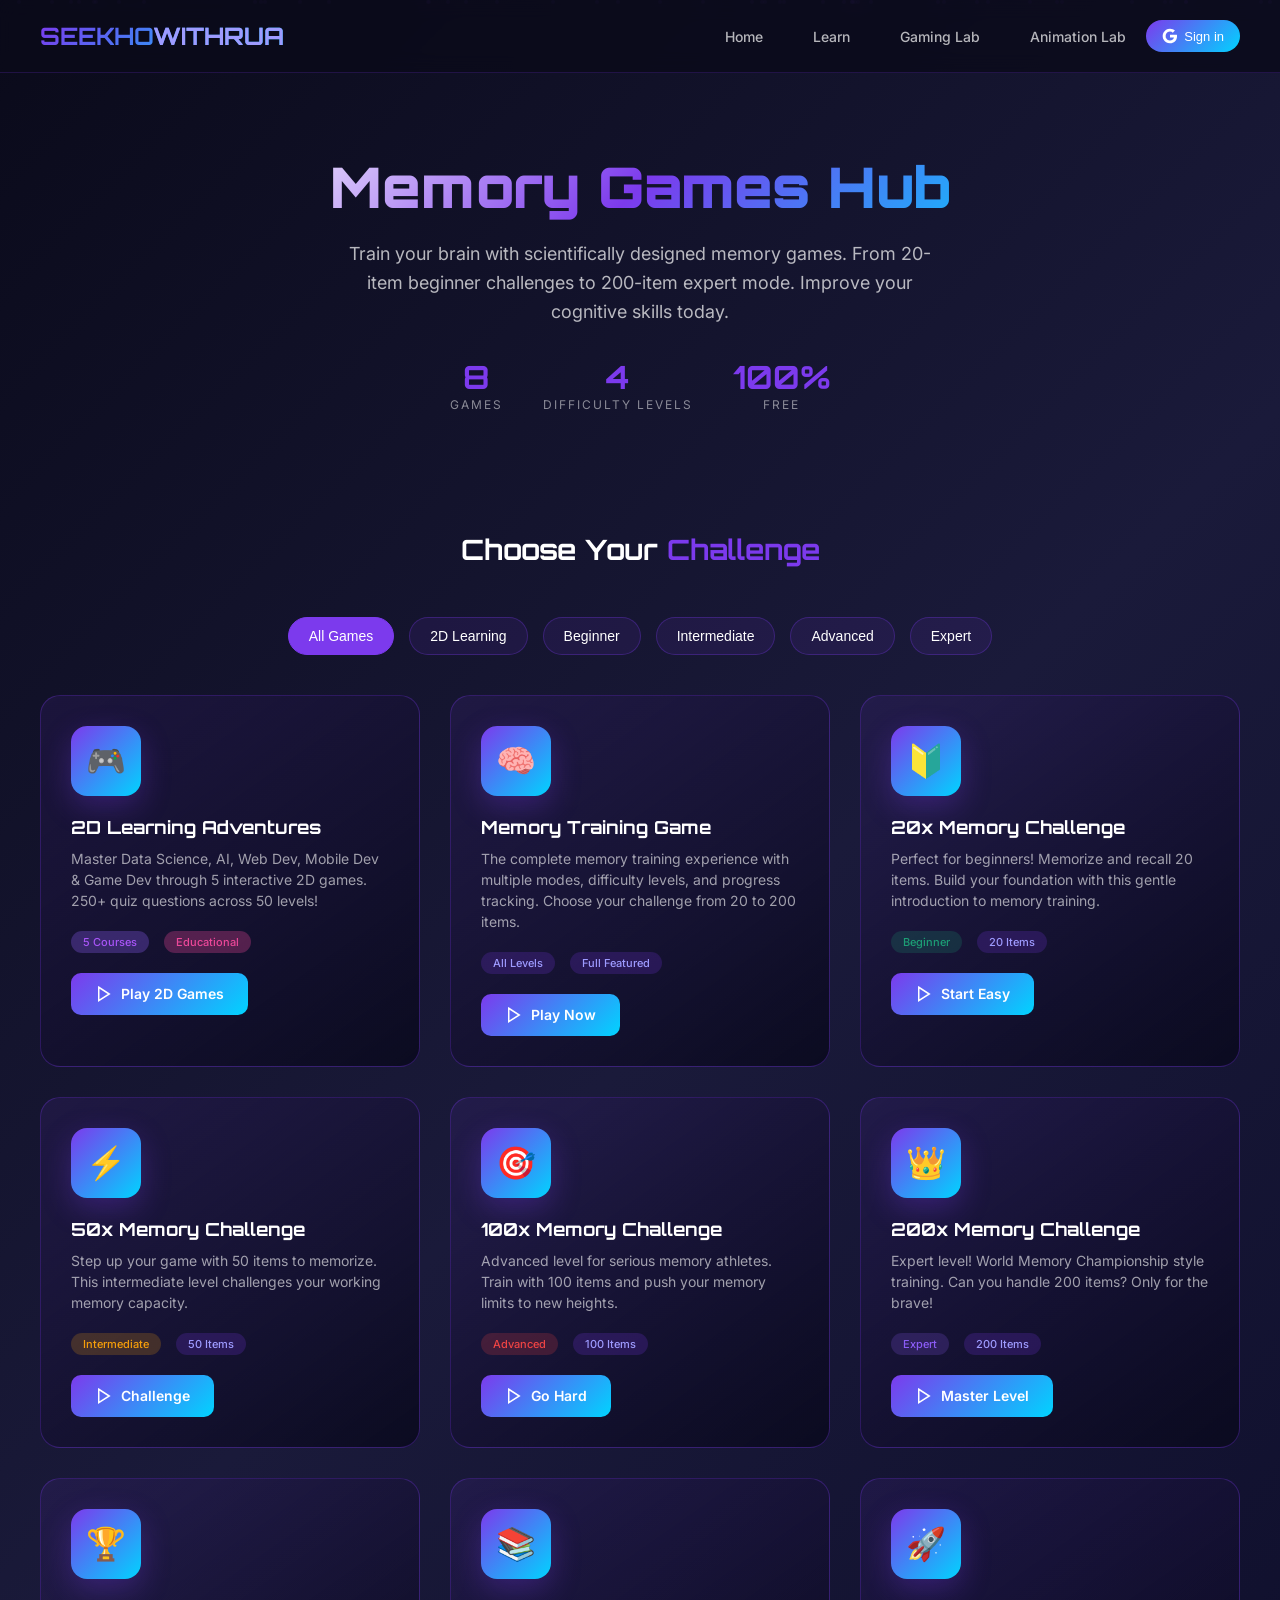
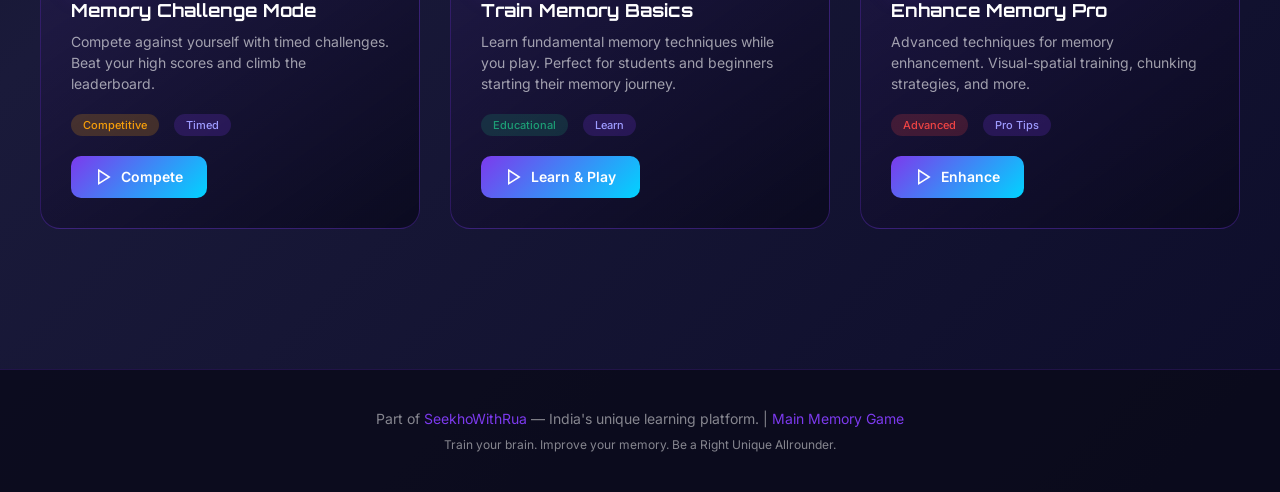
==== commit 0f356458: "Add 2D Learning Games button and card to main gaming homepage" ====
--- a/index.html
+++ b/index.html
@@ -489,6 +489,7 @@
     
     <div class="categories">
       <button class="category-btn active" onclick="filterGames('all')">All Games</button>
+      <button class="category-btn" onclick="filterGames('2d-learning')">2D Learning</button>
       <button class="category-btn" onclick="filterGames('beginner')">Beginner</button>
       <button class="category-btn" onclick="filterGames('intermediate')">Intermediate</button>
       <button class="category-btn" onclick="filterGames('advanced')">Advanced</button>
@@ -496,6 +497,21 @@
     </div>
     
     <div class="games-grid" id="gamesGrid">
+      <!-- 2D Learning Games Hub -->
+      <div class="game-card featured" data-category="2d-learning">
+        <div class="game-icon">🎮</div>
+        <h3>2D Learning Adventures</h3>
+        <p>Master Data Science, AI, Web Dev, Mobile Dev & Game Dev through 5 interactive 2D games. 250+ quiz questions across 50 levels!</p>
+        <div class="game-meta">
+          <span class="badge" style="background: rgba(139, 92, 246, 0.3); color: #a855f7;">5 Courses</span>
+          <span class="badge" style="background: rgba(236, 72, 153, 0.3); color: #ec4899;">Educational</span>
+        </div>
+        <a href="2d-games/index.html" class="play-btn">
+          <svg viewBox="0 0 24 24" fill="none" stroke="currentColor" stroke-width="2"><polygon points="5,3 19,12 5,21"></polygon></svg>
+          Play 2D Games
+        </a>
+      </div>
+      
       <!-- Main Memory Game -->
       <div class="game-card" data-category="all">
         <div class="game-icon">🧠</div>
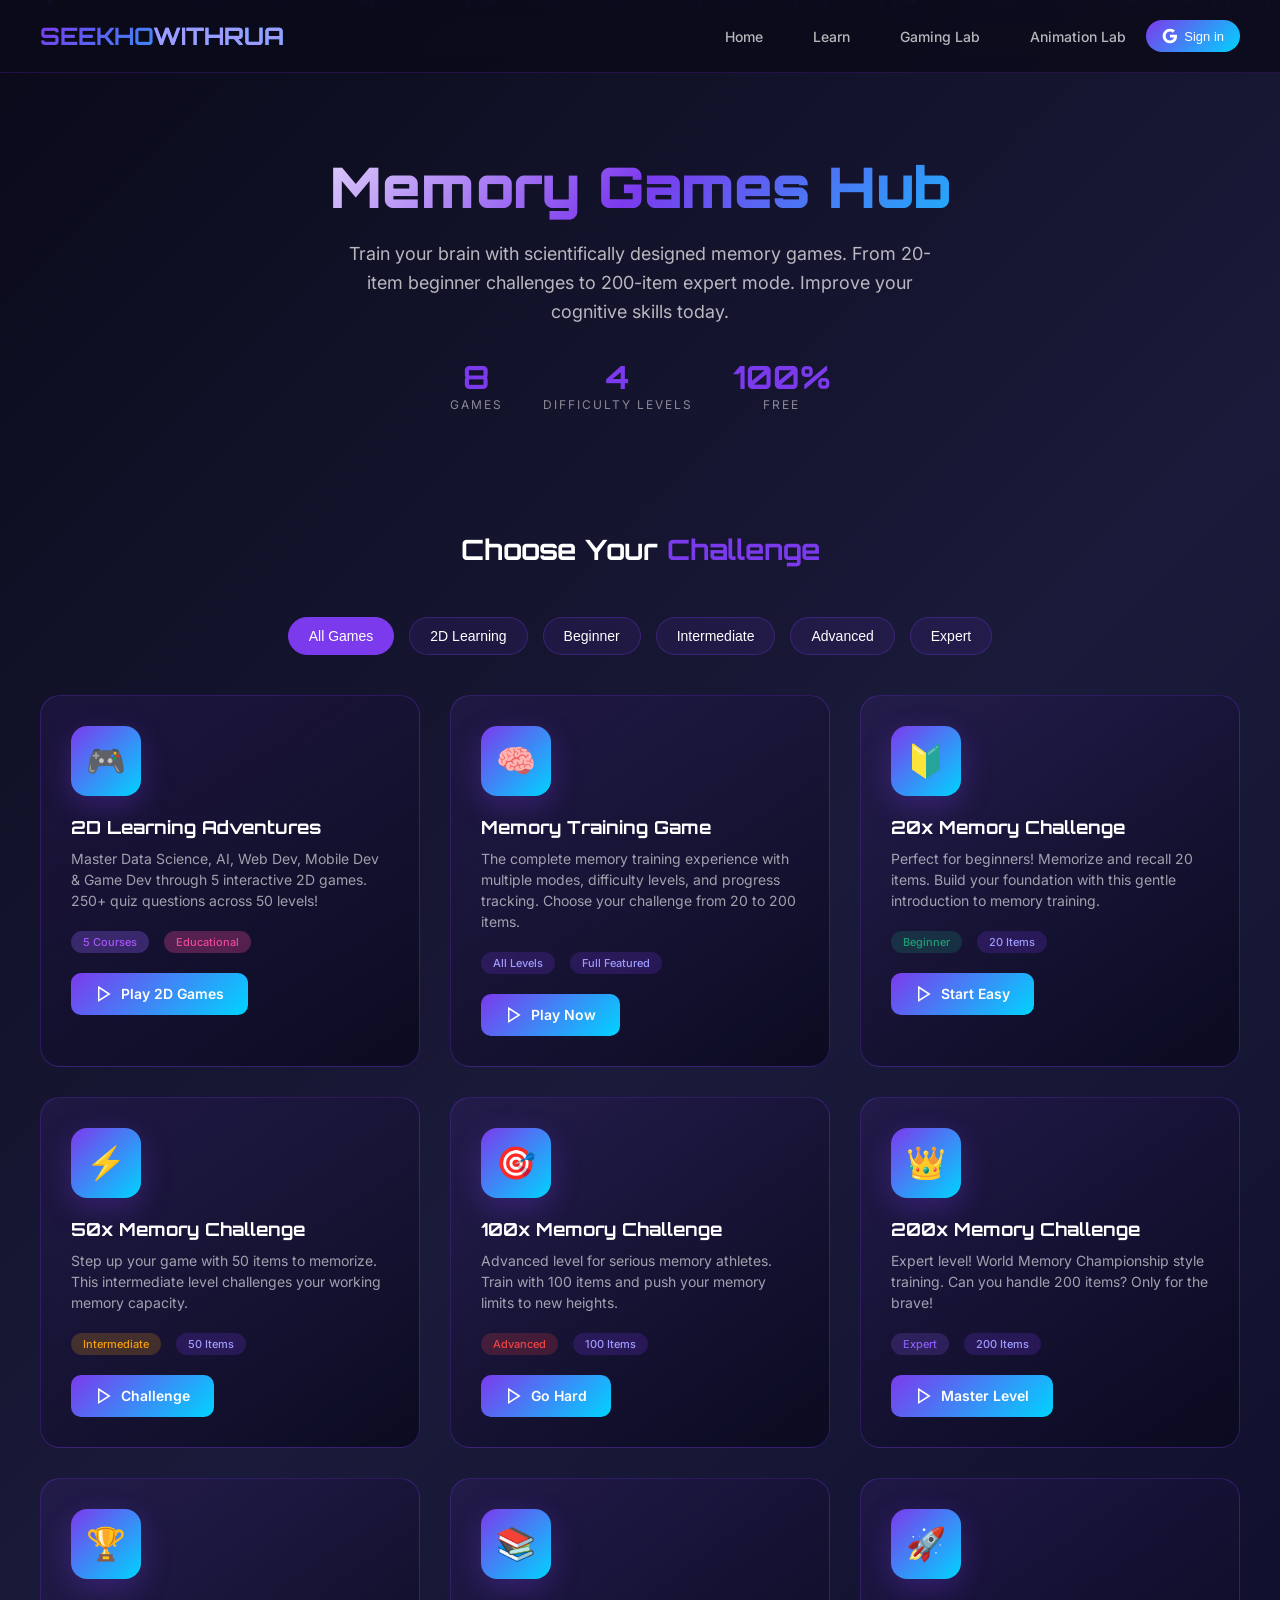
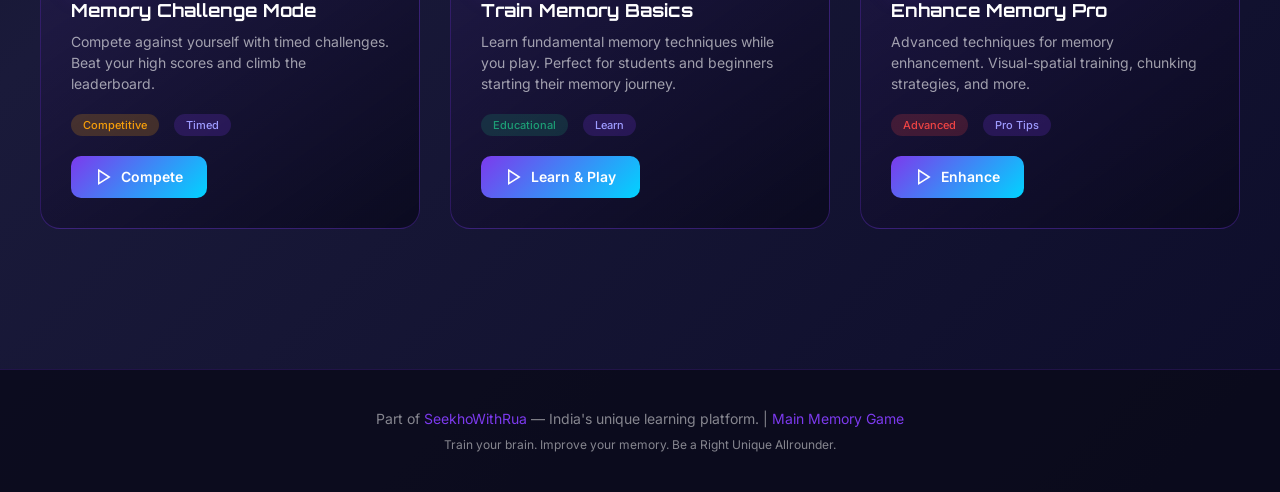
==== commit f1c108b5: "Add cross-domain login and API integration for gaming scores" ====
--- a/index.html
+++ b/index.html
@@ -13,6 +13,7 @@
   <meta property="og:url" content="https://gaming.seekhowithrua.com">
   <link rel="canonical" href="https://gaming.seekhowithrua.com">
   <link href="https://fonts.googleapis.com/css2?family=Orbitron:wght@400;700;900&family=Inter:wght@400;500;600;700&display=swap" rel="stylesheet">
+  <script src="js/auth.js"></script>
   <style>
     * { margin: 0; padding: 0; box-sizing: border-box; }
     
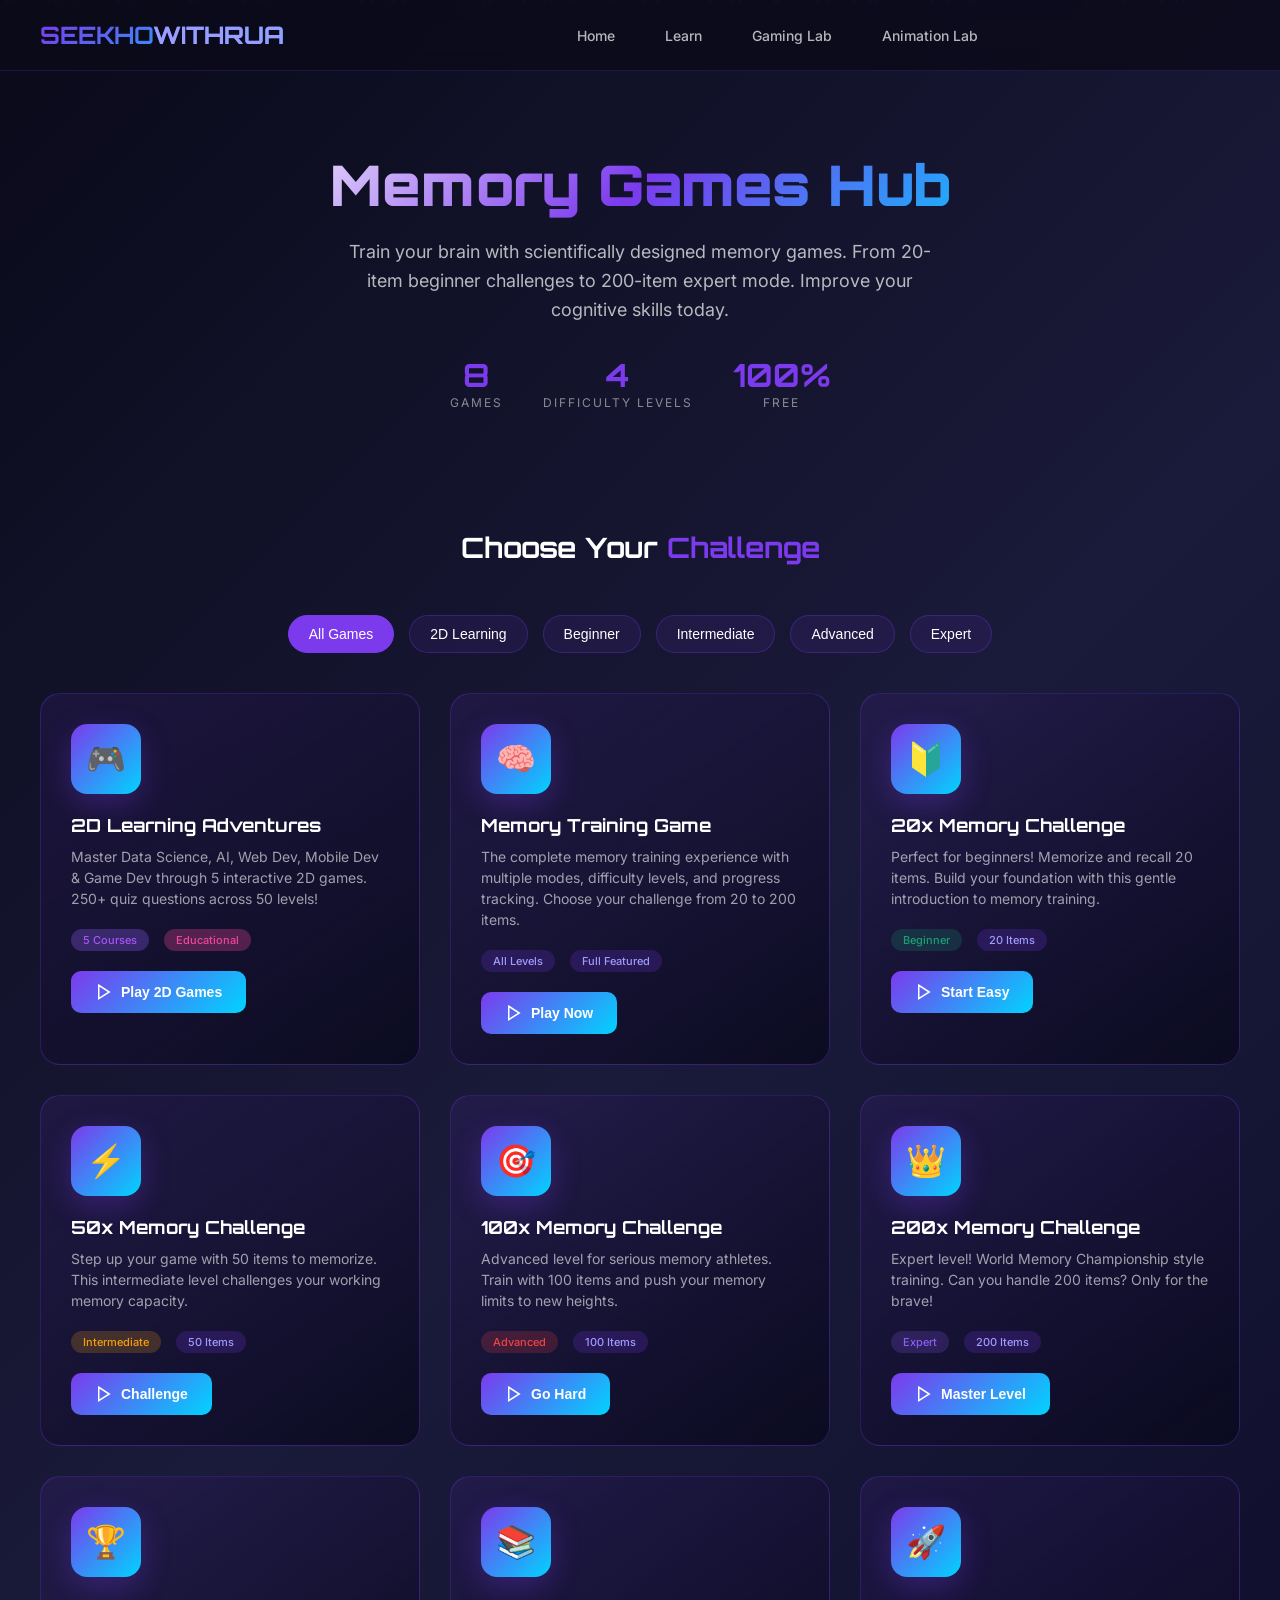
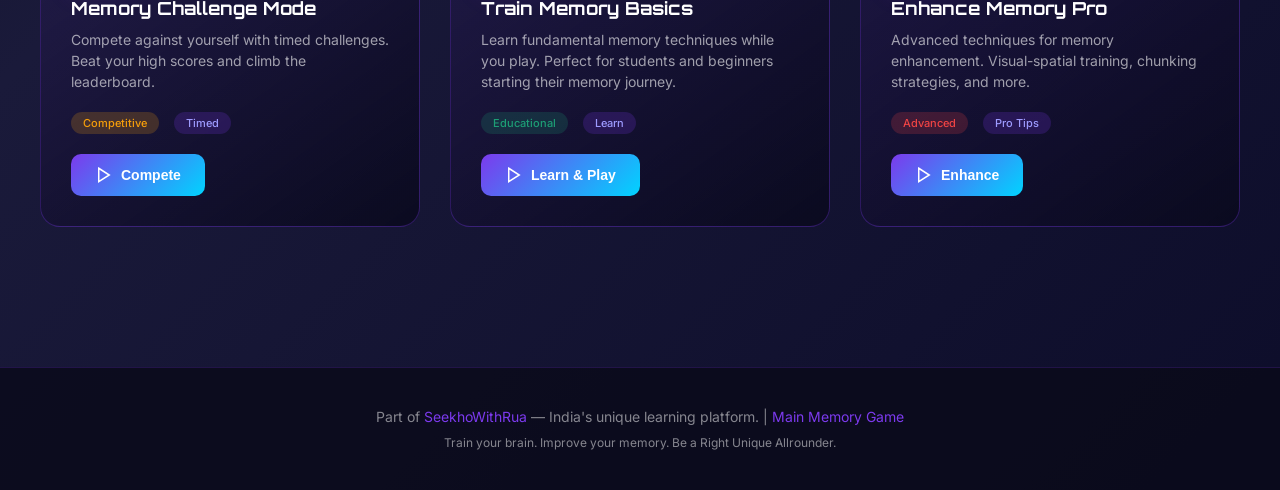
==== commit 71a9129a: "Fixed Gaming Login" ====
--- a/index.html
+++ b/index.html
@@ -13,6 +13,8 @@
   <meta property="og:url" content="https://gaming.seekhowithrua.com">
   <link rel="canonical" href="https://gaming.seekhowithrua.com">
   <link href="https://fonts.googleapis.com/css2?family=Orbitron:wght@400;700;900&family=Inter:wght@400;500;600;700&display=swap" rel="stylesheet">
+  <!-- cosmos-auth MUST load first, then auth.js -->
+  <script src="../js/cosmos-auth.js"></script>
   <script src="js/auth.js"></script>
   <style>
     * { margin: 0; padding: 0; box-sizing: border-box; }
@@ -25,7 +27,6 @@
       overflow-x: hidden;
     }
     
-    /* Animated background particles */
     .particles {
       position: fixed;
       top: 0; left: 0; width: 100%; height: 100%;
@@ -49,7 +50,6 @@
       100% { transform: translateY(-100vh) rotate(720deg); opacity: 0; }
     }
     
-    /* Header */
     header {
       position: relative;
       z-index: 10;
@@ -92,11 +92,8 @@
       transition: color 0.3s;
     }
     
-    nav a:hover {
-      color: #7c3aed;
-    }
-    
-    /* User Profile & Auth */
+    nav a:hover { color: #7c3aed; }
+    
     .user-section {
       display: flex;
       align-items: center;
@@ -113,52 +110,33 @@
       border-radius: 25px;
     }
     
-    .user-info.show {
-      display: flex;
-    }
+    .user-info.show { display: flex; }
     
     .user-avatar {
-      width: 32px;
-      height: 32px;
+      width: 32px; height: 32px;
       border-radius: 50%;
       object-fit: cover;
       border: 2px solid #7c3aed;
     }
     
-    .user-name {
-      font-size: 13px;
-      color: #fff;
-      font-weight: 500;
-    }
+    .user-name { font-size: 13px; color: #fff; font-weight: 500; }
     
     .logout-btn {
       background: rgba(239, 68, 68, 0.2);
-      border: none;
-      color: #ef4444;
-      padding: 6px 12px;
-      border-radius: 15px;
-      font-size: 12px;
-      cursor: pointer;
-      transition: all 0.3s;
-    }
-    
-    .logout-btn:hover {
-      background: rgba(239, 68, 68, 0.3);
-    }
+      border: none; color: #ef4444;
+      padding: 6px 12px; border-radius: 15px;
+      font-size: 12px; cursor: pointer; transition: all 0.3s;
+    }
+    
+    .logout-btn:hover { background: rgba(239, 68, 68, 0.3); }
     
     .login-btn {
       background: linear-gradient(135deg, #7c3aed, #00d4ff);
-      border: none;
-      color: #fff;
-      padding: 8px 16px;
-      border-radius: 20px;
-      font-size: 13px;
-      font-weight: 500;
-      cursor: pointer;
+      border: none; color: #fff;
+      padding: 8px 16px; border-radius: 20px;
+      font-size: 13px; font-weight: 500; cursor: pointer;
       transition: all 0.3s;
-      display: flex;
-      align-items: center;
-      gap: 6px;
+      display: flex; align-items: center; gap: 6px;
       white-space: nowrap;
     }
     
@@ -167,27 +145,17 @@
       box-shadow: 0 4px 15px rgba(124, 58, 237, 0.3);
     }
     
-    .google-icon {
-      width: 16px;
-      height: 16px;
-    }
-    
-    /* Hero Section */
     .hero {
-      position: relative;
-      z-index: 10;
+      position: relative; z-index: 10;
       text-align: center;
       padding: 80px 20px 60px;
-      max-width: 900px;
-      margin: 0 auto;
+      max-width: 900px; margin: 0 auto;
     }
     
     .hero h1 {
       font-family: 'Orbitron', sans-serif;
       font-size: clamp(32px, 6vw, 56px);
-      font-weight: 900;
-      line-height: 1.2;
-      margin-bottom: 20px;
+      font-weight: 900; line-height: 1.2; margin-bottom: 20px;
       background: linear-gradient(135deg, #fff 0%, #7c3aed 50%, #00d4ff 100%);
       -webkit-background-clip: text;
       -webkit-text-fill-color: transparent;
@@ -195,60 +163,40 @@
     }
     
     .hero p {
-      font-size: 18px;
-      color: rgba(255,255,255,0.7);
-      max-width: 600px;
-      margin: 0 auto 30px;
-      line-height: 1.6;
+      font-size: 18px; color: rgba(255,255,255,0.7);
+      max-width: 600px; margin: 0 auto 30px; line-height: 1.6;
     }
     
     .stats {
-      display: flex;
-      justify-content: center;
-      gap: 40px;
-      margin-top: 30px;
-      flex-wrap: wrap;
-    }
-    
-    .stat {
-      text-align: center;
-    }
+      display: flex; justify-content: center;
+      gap: 40px; margin-top: 30px; flex-wrap: wrap;
+    }
+    
+    .stat { text-align: center; }
     
     .stat-value {
       font-family: 'Orbitron', sans-serif;
-      font-size: 32px;
-      font-weight: 700;
-      color: #7c3aed;
+      font-size: 32px; font-weight: 700; color: #7c3aed;
     }
     
     .stat-label {
-      font-size: 12px;
-      color: rgba(255,255,255,0.5);
-      text-transform: uppercase;
-      letter-spacing: 2px;
-    }
-    
-    /* Games Section */
+      font-size: 12px; color: rgba(255,255,255,0.5);
+      text-transform: uppercase; letter-spacing: 2px;
+    }
+    
     .games-section {
-      position: relative;
-      z-index: 10;
+      position: relative; z-index: 10;
       padding: 60px 40px;
-      max-width: 1400px;
-      margin: 0 auto;
+      max-width: 1400px; margin: 0 auto;
     }
     
     .section-title {
       font-family: 'Orbitron', sans-serif;
-      font-size: 28px;
-      font-weight: 700;
-      text-align: center;
-      margin-bottom: 50px;
-      color: #fff;
-    }
-    
-    .section-title span {
-      color: #7c3aed;
-    }
+      font-size: 28px; font-weight: 700;
+      text-align: center; margin-bottom: 50px; color: #fff;
+    }
+    
+    .section-title span { color: #7c3aed; }
     
     .games-grid {
       display: grid;
@@ -256,193 +204,121 @@
       gap: 30px;
     }
     
-    /* Game Card */
     .game-card {
-      background: linear-gradient(145deg, rgba(124, 58, 237, 0.1) 0%, rgba(10, 10, 30, 0.9) 100%);
-      border: 1px solid rgba(124, 58, 237, 0.3);
-      border-radius: 20px;
-      padding: 30px;
-      transition: all 0.3s ease;
-      cursor: pointer;
-      position: relative;
-      overflow: hidden;
+      background: linear-gradient(145deg, rgba(124,58,237,0.1) 0%, rgba(10,10,30,0.9) 100%);
+      border: 1px solid rgba(124,58,237,0.3);
+      border-radius: 20px; padding: 30px;
+      transition: all 0.3s ease; cursor: pointer;
+      position: relative; overflow: hidden;
     }
     
     .game-card::before {
       content: '';
-      position: absolute;
-      top: 0; left: 0; right: 0; bottom: 0;
-      background: radial-gradient(circle at 50% 0%, rgba(124, 58, 237, 0.2), transparent 70%);
-      opacity: 0;
-      transition: opacity 0.3s;
+      position: absolute; top: 0; left: 0; right: 0; bottom: 0;
+      background: radial-gradient(circle at 50% 0%, rgba(124,58,237,0.2), transparent 70%);
+      opacity: 0; transition: opacity 0.3s;
     }
     
     .game-card:hover {
       transform: translateY(-10px);
       border-color: #7c3aed;
-      box-shadow: 0 20px 40px rgba(124, 58, 237, 0.3);
-    }
-    
-    .game-card:hover::before {
-      opacity: 1;
-    }
-    
-    .game-card > * {
-      position: relative;
-      z-index: 1;
-    }
+      box-shadow: 0 20px 40px rgba(124,58,237,0.3);
+    }
+    
+    .game-card:hover::before { opacity: 1; }
+    .game-card > * { position: relative; z-index: 1; }
     
     .game-icon {
-      width: 70px;
-      height: 70px;
+      width: 70px; height: 70px;
       background: linear-gradient(135deg, #7c3aed, #00d4ff);
       border-radius: 16px;
-      display: flex;
-      align-items: center;
-      justify-content: center;
-      font-size: 32px;
-      margin-bottom: 20px;
-      box-shadow: 0 10px 30px rgba(124, 58, 237, 0.3);
+      display: flex; align-items: center; justify-content: center;
+      font-size: 32px; margin-bottom: 20px;
+      box-shadow: 0 10px 30px rgba(124,58,237,0.3);
     }
     
     .game-card h3 {
       font-family: 'Orbitron', sans-serif;
-      font-size: 18px;
-      font-weight: 700;
-      margin-bottom: 10px;
-      color: #fff;
+      font-size: 18px; font-weight: 700;
+      margin-bottom: 10px; color: #fff;
     }
     
     .game-card p {
-      font-size: 14px;
-      color: rgba(255,255,255,0.6);
-      line-height: 1.5;
-      margin-bottom: 20px;
-    }
-    
-    .game-meta {
-      display: flex;
-      gap: 15px;
-      margin-bottom: 20px;
-    }
+      font-size: 14px; color: rgba(255,255,255,0.6);
+      line-height: 1.5; margin-bottom: 20px;
+    }
+    
+    .game-meta { display: flex; gap: 15px; margin-bottom: 20px; }
     
     .badge {
-      font-size: 11px;
-      padding: 4px 12px;
-      border-radius: 20px;
-      background: rgba(124, 58, 237, 0.2);
-      color: #9E9BFF;
-      font-weight: 500;
-    }
-    
-    .badge.easy { background: rgba(29, 158, 117, 0.2); color: #1D9E75; }
-    .badge.medium { background: rgba(245, 158, 11, 0.2); color: #f59e0b; }
-    .badge.hard { background: rgba(239, 68, 68, 0.2); color: #ef4444; }
-    .badge.extreme { background: rgba(139, 92, 246, 0.2); color: #8b5cf6; }
+      font-size: 11px; padding: 4px 12px; border-radius: 20px;
+      background: rgba(124,58,237,0.2); color: #9E9BFF; font-weight: 500;
+    }
+    
+    .badge.easy    { background: rgba(29,158,117,0.2); color: #1D9E75; }
+    .badge.medium  { background: rgba(245,158,11,0.2); color: #f59e0b; }
+    .badge.hard    { background: rgba(239,68,68,0.2);  color: #ef4444; }
+    .badge.extreme { background: rgba(139,92,246,0.2); color: #8b5cf6; }
     
     .play-btn {
-      display: inline-flex;
-      align-items: center;
-      gap: 8px;
+      display: inline-flex; align-items: center; gap: 8px;
       background: linear-gradient(135deg, #7c3aed, #00d4ff);
-      color: #fff;
-      text-decoration: none;
-      padding: 12px 24px;
-      border-radius: 10px;
-      font-weight: 600;
-      font-size: 14px;
-      transition: all 0.3s;
-      border: none;
-      cursor: pointer;
+      color: #fff; text-decoration: none;
+      padding: 12px 24px; border-radius: 10px;
+      font-weight: 600; font-size: 14px; transition: all 0.3s;
+      border: none; cursor: pointer;
     }
     
     .play-btn:hover {
       transform: scale(1.05);
-      box-shadow: 0 10px 30px rgba(124, 58, 237, 0.4);
-    }
-    
-    .play-btn svg {
-      width: 18px;
-      height: 18px;
-    }
-    
-    /* Categories */
+      box-shadow: 0 10px 30px rgba(124,58,237,0.4);
+    }
+    
+    .play-btn svg { width: 18px; height: 18px; }
+    
     .categories {
-      display: flex;
-      justify-content: center;
-      gap: 15px;
-      margin-bottom: 40px;
-      flex-wrap: wrap;
+      display: flex; justify-content: center;
+      gap: 15px; margin-bottom: 40px; flex-wrap: wrap;
     }
     
     .category-btn {
-      background: rgba(124, 58, 237, 0.1);
-      border: 1px solid rgba(124, 58, 237, 0.3);
-      color: #fff;
-      padding: 10px 20px;
-      border-radius: 25px;
-      cursor: pointer;
-      font-size: 14px;
-      transition: all 0.3s;
+      background: rgba(124,58,237,0.1);
+      border: 1px solid rgba(124,58,237,0.3);
+      color: #fff; padding: 10px 20px; border-radius: 25px;
+      cursor: pointer; font-size: 14px; transition: all 0.3s;
     }
     
     .category-btn:hover, .category-btn.active {
-      background: #7c3aed;
-      border-color: #7c3aed;
-    }
-    
-    /* Footer */
+      background: #7c3aed; border-color: #7c3aed;
+    }
+    
     footer {
-      position: relative;
-      z-index: 10;
-      border-top: 1px solid rgba(124, 58, 237, 0.2);
-      background: rgba(10, 10, 26, 0.8);
-      padding: 40px;
-      text-align: center;
-      margin-top: 80px;
-    }
-    
-    footer p {
-      color: rgba(255,255,255,0.5);
-      font-size: 14px;
-    }
-    
-    footer a {
-      color: #7c3aed;
-      text-decoration: none;
-    }
-    
-    /* Responsive */
+      position: relative; z-index: 10;
+      border-top: 1px solid rgba(124,58,237,0.2);
+      background: rgba(10,10,26,0.8);
+      padding: 40px; text-align: center; margin-top: 80px;
+    }
+    
+    footer p { color: rgba(255,255,255,0.5); font-size: 14px; }
+    footer a { color: #7c3aed; text-decoration: none; }
+    
+    @keyframes fadeIn {
+      from { opacity: 0; transform: translateY(20px); }
+      to   { opacity: 1; transform: translateY(0); }
+    }
+    
     @media (max-width: 768px) {
-      header {
-        flex-direction: column;
-        gap: 20px;
-        padding: 20px;
-      }
-      
-      nav a {
-        margin: 0 10px;
-      }
-      
-      .hero {
-        padding: 60px 20px 40px;
-      }
-      
-      .games-section {
-        padding: 40px 20px;
-      }
-      
-      .games-grid {
-        grid-template-columns: 1fr;
-      }
+      header { flex-direction: column; gap: 20px; padding: 20px; }
+      nav a { margin: 0 10px; }
+      .hero { padding: 60px 20px 40px; }
+      .games-section { padding: 40px 20px; }
+      .games-grid { grid-template-columns: 1fr; }
     }
   </style>
 </head>
 <body>
-  <!-- Animated particles -->
   <div class="particles" id="particles"></div>
   
-  <!-- Header -->
   <header>
     <div class="logo">SEEKHO<span>WITHRUA</span></div>
     <nav>
@@ -450,21 +326,12 @@
       <a href="https://app.seekhowithrua.com/mnemonic-system">Learn</a>
       <a href="https://gaming.seekhowithrua.com">Gaming Lab</a>
       <a href="https://animationlab.seekhowithrua.com">Animation Lab</a>
-      <div class="user-section">
-        <div id="userInfo" class="user-info">
-          <img id="userAvatar" class="user-avatar" src="" alt="User">
-          <span id="userName" class="user-name"></span>
-          <button class="logout-btn" onclick="logout()">Logout</button>
-        </div>
-        <button id="loginBtn" class="login-btn" onclick="loginWithGoogle()">
-          <svg class="google-icon" viewBox="0 0 24 24"><path fill="currentColor" d="M22.56 12.25c0-.78-.07-1.53-.2-2.25H12v4.26h5.92c-.26 1.37-1.04 2.53-2.21 3.31v2.77h3.57c2.08-1.92 3.28-4.74 3.28-8.09z"/><path fill="currentColor" d="M12 23c2.97 0 5.46-.98 7.28-2.66l-3.57-2.77c-.98.66-2.23 1.06-3.71 1.06-2.86 0-5.29-1.93-6.16-4.53H2.18v2.84C3.99 20.53 7.7 23 12 23z"/><path fill="currentColor" d="M5.84 14.09c-.22-.66-.35-1.36-.35-2.09s.13-1.43.35-2.09V7.07H2.18C1.43 8.55 1 10.22 1 12s.43 3.45 1.18 4.93l2.85-2.22.81-.62z"/><path fill="currentColor" d="M12 5.38c1.62 0 3.06.56 4.21 1.64l3.15-3.15C17.45 2.09 14.97 1 12 1 7.7 1 3.99 3.47 2.18 7.07l3.66 2.84c.87-2.6 3.3-4.53 6.16-4.53z"/></svg>
-          Sign in
-        </button>
-      </div>
     </nav>
+    <div id="userSection" class="user-section">
+      <!-- Auth UI injected by auth.js -->
+    </div>
   </header>
   
-  <!-- Hero Section -->
   <section class="hero">
     <h1>Memory Games Hub</h1>
     <p>Train your brain with scientifically designed memory games. From 20-item beginner challenges to 200-item expert mode. Improve your cognitive skills today.</p>
@@ -484,36 +351,33 @@
     </div>
   </section>
   
-  <!-- Games Section -->
   <section class="games-section">
     <h2 class="section-title">Choose Your <span>Challenge</span></h2>
     
     <div class="categories">
-      <button class="category-btn active" onclick="filterGames('all')">All Games</button>
-      <button class="category-btn" onclick="filterGames('2d-learning')">2D Learning</button>
-      <button class="category-btn" onclick="filterGames('beginner')">Beginner</button>
-      <button class="category-btn" onclick="filterGames('intermediate')">Intermediate</button>
-      <button class="category-btn" onclick="filterGames('advanced')">Advanced</button>
-      <button class="category-btn" onclick="filterGames('expert')">Expert</button>
+      <button class="category-btn active" onclick="filterGames('all', event)">All Games</button>
+      <button class="category-btn" onclick="filterGames('2d-learning', event)">2D Learning</button>
+      <button class="category-btn" onclick="filterGames('beginner', event)">Beginner</button>
+      <button class="category-btn" onclick="filterGames('intermediate', event)">Intermediate</button>
+      <button class="category-btn" onclick="filterGames('advanced', event)">Advanced</button>
+      <button class="category-btn" onclick="filterGames('expert', event)">Expert</button>
     </div>
     
     <div class="games-grid" id="gamesGrid">
-      <!-- 2D Learning Games Hub -->
       <div class="game-card featured" data-category="2d-learning">
         <div class="game-icon">🎮</div>
         <h3>2D Learning Adventures</h3>
         <p>Master Data Science, AI, Web Dev, Mobile Dev & Game Dev through 5 interactive 2D games. 250+ quiz questions across 50 levels!</p>
         <div class="game-meta">
-          <span class="badge" style="background: rgba(139, 92, 246, 0.3); color: #a855f7;">5 Courses</span>
-          <span class="badge" style="background: rgba(236, 72, 153, 0.3); color: #ec4899;">Educational</span>
-        </div>
-        <a href="2d-games/index.html" class="play-btn">
+          <span class="badge" style="background:rgba(139,92,246,0.3);color:#a855f7;">5 Courses</span>
+          <span class="badge" style="background:rgba(236,72,153,0.3);color:#ec4899;">Educational</span>
+        </div>
+        <button onclick="playGame('2d-games/index.html', '2D Learning Adventures')" class="play-btn">
           <svg viewBox="0 0 24 24" fill="none" stroke="currentColor" stroke-width="2"><polygon points="5,3 19,12 5,21"></polygon></svg>
           Play 2D Games
-        </a>
-      </div>
-      
-      <!-- Main Memory Game -->
+        </button>
+      </div>
+      
       <div class="game-card" data-category="all">
         <div class="game-icon">🧠</div>
         <h3>Memory Training Game</h3>
@@ -522,13 +386,12 @@
           <span class="badge">All Levels</span>
           <span class="badge">Full Featured</span>
         </div>
-        <a href="memory-game.html" class="play-btn">
+        <button onclick="playGame('memory-game.html', 'Memory Training Game')" class="play-btn">
           <svg viewBox="0 0 24 24" fill="none" stroke="currentColor" stroke-width="2"><polygon points="5,3 19,12 5,21"></polygon></svg>
           Play Now
-        </a>
-      </div>
-      
-      <!-- 20x Memory -->
+        </button>
+      </div>
+      
       <div class="game-card" data-category="beginner">
         <div class="game-icon">🔰</div>
         <h3>20x Memory Challenge</h3>
@@ -537,13 +400,12 @@
           <span class="badge easy">Beginner</span>
           <span class="badge">20 Items</span>
         </div>
-        <a href="20x-memory.html" class="play-btn">
+        <button onclick="playGame('20x-memory.html', '20x Memory Challenge')" class="play-btn">
           <svg viewBox="0 0 24 24" fill="none" stroke="currentColor" stroke-width="2"><polygon points="5,3 19,12 5,21"></polygon></svg>
           Start Easy
-        </a>
-      </div>
-      
-      <!-- 50x Memory -->
+        </button>
+      </div>
+      
       <div class="game-card" data-category="intermediate">
         <div class="game-icon">⚡</div>
         <h3>50x Memory Challenge</h3>
@@ -552,13 +414,12 @@
           <span class="badge medium">Intermediate</span>
           <span class="badge">50 Items</span>
         </div>
-        <a href="50x-memory.html" class="play-btn">
+        <button onclick="playGame('50x-memory.html', '50x Memory Challenge')" class="play-btn">
           <svg viewBox="0 0 24 24" fill="none" stroke="currentColor" stroke-width="2"><polygon points="5,3 19,12 5,21"></polygon></svg>
           Challenge
-        </a>
-      </div>
-      
-      <!-- 100x Memory -->
+        </button>
+      </div>
+      
       <div class="game-card" data-category="advanced">
         <div class="game-icon">🎯</div>
         <h3>100x Memory Challenge</h3>
@@ -567,13 +428,12 @@
           <span class="badge hard">Advanced</span>
           <span class="badge">100 Items</span>
         </div>
-        <a href="100x-memory.html" class="play-btn">
+        <button onclick="playGame('100x-memory.html', '100x Memory Challenge')" class="play-btn">
           <svg viewBox="0 0 24 24" fill="none" stroke="currentColor" stroke-width="2"><polygon points="5,3 19,12 5,21"></polygon></svg>
           Go Hard
-        </a>
-      </div>
-      
-      <!-- 200x Memory -->
+        </button>
+      </div>
+      
       <div class="game-card" data-category="expert">
         <div class="game-icon">👑</div>
         <h3>200x Memory Challenge</h3>
@@ -582,13 +442,12 @@
           <span class="badge extreme">Expert</span>
           <span class="badge">200 Items</span>
         </div>
-        <a href="200x-memory.html" class="play-btn">
+        <button onclick="playGame('200x-memory.html', '200x Memory Challenge')" class="play-btn">
           <svg viewBox="0 0 24 24" fill="none" stroke="currentColor" stroke-width="2"><polygon points="5,3 19,12 5,21"></polygon></svg>
           Master Level
-        </a>
-      </div>
-      
-      <!-- Memory Challenge -->
+        </button>
+      </div>
+      
       <div class="game-card" data-category="intermediate">
         <div class="game-icon">🏆</div>
         <h3>Memory Challenge Mode</h3>
@@ -597,13 +456,12 @@
           <span class="badge medium">Competitive</span>
           <span class="badge">Timed</span>
         </div>
-        <a href="memory-challenge.html" class="play-btn">
+        <button onclick="playGame('memory-challenge.html', 'Memory Challenge Mode')" class="play-btn">
           <svg viewBox="0 0 24 24" fill="none" stroke="currentColor" stroke-width="2"><polygon points="5,3 19,12 5,21"></polygon></svg>
           Compete
-        </a>
-      </div>
-      
-      <!-- Train Memory -->
+        </button>
+      </div>
+      
       <div class="game-card" data-category="beginner">
         <div class="game-icon">📚</div>
         <h3>Train Memory Basics</h3>
@@ -612,13 +470,12 @@
           <span class="badge easy">Educational</span>
           <span class="badge">Learn</span>
         </div>
-        <a href="train-memory.html" class="play-btn">
+        <button onclick="playGame('train-memory.html', 'Train Memory Basics')" class="play-btn">
           <svg viewBox="0 0 24 24" fill="none" stroke="currentColor" stroke-width="2"><polygon points="5,3 19,12 5,21"></polygon></svg>
           Learn & Play
-        </a>
-      </div>
-      
-      <!-- Enhance Memory -->
+        </button>
+      </div>
+      
       <div class="game-card" data-category="advanced">
         <div class="game-icon">🚀</div>
         <h3>Enhance Memory Pro</h3>
@@ -627,189 +484,21 @@
           <span class="badge hard">Advanced</span>
           <span class="badge">Pro Tips</span>
         </div>
-        <a href="enhance-memory.html" class="play-btn">
+        <button onclick="playGame('enhance-memory.html', 'Enhance Memory Pro')" class="play-btn">
           <svg viewBox="0 0 24 24" fill="none" stroke="currentColor" stroke-width="2"><polygon points="5,3 19,12 5,21"></polygon></svg>
           Enhance
-        </a>
+        </button>
       </div>
     </div>
   </section>
   
-  <!-- Footer -->
   <footer>
     <p>Part of <a href="https://seekhowithrua.com">SeekhoWithRua</a> — India's unique learning platform. | <a href="https://gaming.seekhowithrua.com/memory-game">Main Memory Game</a></p>
-    <p style="margin-top: 10px; font-size: 12px;">Train your brain. Improve your memory. Be a Right Unique Allrounder.</p>
+    <p style="margin-top:10px;font-size:12px;">Train your brain. Improve your memory. Be a Right Unique Allrounder.</p>
   </footer>
-  
-  <!-- Load Memory Game API Client -->
-  <script src="js/memory-game-api.js" onerror="console.warn('Memory API client not loaded')"></script>
-  
-  <!-- Google OAuth Script -->
-  <script src="https://accounts.google.com/gsi/client" async defer onload="console.log('Google API loaded')" onerror="console.error('Google API failed to load')"></script>
-  
+
   <script>
-    // Initialize user state
-    let googleClient = null;
-    let googleAPILoaded = false;
-    
-    // Check if user is already logged in
-    function checkLoginState() {
-      try {
-        if (typeof memoryGameAPI !== 'undefined' && memoryGameAPI.isLoggedIn()) {
-          showUserInfo(memoryGameAPI.getCurrentUser());
-        } else {
-          showLoginButton();
-        }
-      } catch (e) {
-        showLoginButton();
-      }
-    }
-    
-    // Show user info when logged in
-    function showUserInfo(user) {
-      document.getElementById('loginBtn').style.display = 'none';
-      document.getElementById('userInfo').classList.add('show');
-      document.getElementById('userName').textContent = user.first_name || user.username || user.email.split('@')[0];
-      if (user.profile_picture) {
-        document.getElementById('userAvatar').src = user.profile_picture;
-      } else {
-        document.getElementById('userAvatar').src = 'https://ui-avatars.com/api/?name=' + encodeURIComponent(user.email) + '&background=7c3aed&color=fff';
-      }
-    }
-    
-    // Show login button when logged out
-    function showLoginButton() {
-      document.getElementById('loginBtn').style.display = 'flex';
-      document.getElementById('userInfo').classList.remove('show');
-    }
-    
-    // Initialize Google Sign-In with error handling
-    function initializeGoogleAuth() {
-      try {
-        if (typeof google !== 'undefined' && google.accounts && google.accounts.oauth2) {
-          googleAPILoaded = true;
-          googleClient = google.accounts.oauth2.initTokenClient({
-            client_id: '308869456999-94fdla0p2nnekglcbvfir3e1oo0d41dr.apps.googleusercontent.com',
-            scope: 'email profile openid',
-            callback: handleGoogleResponse,
-            error_callback: function(error) {
-              console.error('Google OAuth error:', error);
-              if (error && error.type === 'popup_closed') {
-                showNotification('Sign-In popup was closed. Please try again.', 'error');
-              } else {
-                showNotification('Google Sign-In error. Please try again.', 'error');
-              }
-            }
-          });
-          console.log('Google Auth initialized successfully');
-          // Enable login button
-          const loginBtn = document.getElementById('loginBtn');
-          if (loginBtn) {
-            loginBtn.style.opacity = '1';
-            loginBtn.style.pointerEvents = 'auto';
-          }
-        } else {
-          console.warn('Google API not loaded yet, will retry...');
-          // Retry after 2 seconds
-          setTimeout(initializeGoogleAuth, 2000);
-        }
-      } catch (error) {
-        console.error('Failed to initialize Google Auth:', error);
-        googleAPILoaded = false;
-        showNotification('Sign-in system unavailable. Please refresh.', 'error');
-      }
-    }
-    
-    // Handle Google OAuth response
-    async function handleGoogleResponse(response) {
-      if (response.access_token) {
-        // Get user info from Google
-        try {
-          const userInfo = await fetch('https://www.googleapis.com/oauth2/v3/userinfo', {
-            headers: { 'Authorization': `Bearer ${response.access_token}` }
-          }).then(res => res.json());
-          
-          // Login to our backend
-          const result = await memoryGameAPI.googleLogin({
-            token: response.access_token,
-            email: userInfo.email,
-            name: userInfo.name,
-            googleId: userInfo.sub,
-            picture: userInfo.picture
-          });
-          
-          if (result.success) {
-            showUserInfo(result.user);
-            showNotification('Login successful!', 'success');
-          } else {
-            showNotification('Login failed: ' + result.error, 'error');
-          }
-        } catch (error) {
-          console.error('Google auth error:', error);
-          showNotification('Authentication failed', 'error');
-        }
-      }
-    }
-    
-    // Login with Google
-    function loginWithGoogle() {
-      if (!googleAPILoaded) {
-        showNotification('Google Sign-In still loading. Please wait a moment.', 'info');
-        return;
-      }
-      if (googleClient) {
-        try {
-          googleClient.requestAccessToken();
-        } catch (err) {
-          console.error('Error requesting access token:', err);
-          showNotification('Sign-In error. Please refresh the page.', 'error');
-        }
-      } else {
-        showNotification('Google Sign-In not available. Please refresh.', 'error');
-      }
-    }
-    
-    // Logout
-    function logout() {
-      memoryGameAPI.logout();
-      showLoginButton();
-      showNotification('Logged out successfully', 'success');
-    }
-    
-    // Show notification
-    function showNotification(message, type = 'info') {
-      const notification = document.createElement('div');
-      const colors = {
-        success: 'linear-gradient(135deg, #1D9E75, #128C7E)',
-        error: 'linear-gradient(135deg, #ef4444, #dc2626)',
-        info: 'linear-gradient(135deg, #7c3aed, #00d4ff)'
-      };
-      
-      notification.style.cssText = `
-        position: fixed;
-        top: 20px;
-        right: 20px;
-        background: ${colors[type]};
-        color: white;
-        padding: 15px 25px;
-        border-radius: 10px;
-        font-family: 'Inter', sans-serif;
-        font-size: 14px;
-        font-weight: 500;
-        z-index: 10000;
-        box-shadow: 0 5px 20px rgba(0,0,0,0.3);
-        animation: slideIn 0.3s ease;
-      `;
-      notification.textContent = message;
-      document.body.appendChild(notification);
-      
-      setTimeout(() => {
-        notification.style.animation = 'slideOut 0.3s ease';
-        setTimeout(() => notification.remove(), 300);
-      }, 3000);
-    }
-    
-    // Create animated particles
+    // Particles
     const particlesContainer = document.getElementById('particles');
     for (let i = 0; i < 50; i++) {
       const particle = document.createElement('div');
@@ -819,54 +508,29 @@
       particle.style.animationDuration = (15 + Math.random() * 10) + 's';
       particlesContainer.appendChild(particle);
     }
-    
-    // Filter games
-    function filterGames(category) {
-      // Update active button
-      document.querySelectorAll('.category-btn').forEach(btn => {
-        btn.classList.remove('active');
+
+    // Filter games — fixed: pass event explicitly
+    function filterGames(category, e) {
+      document.querySelectorAll('.category-btn').forEach(btn => btn.classList.remove('active'));
+      if (e && e.target) e.target.classList.add('active');
+      document.querySelectorAll('.game-card').forEach(card => {
+        card.style.display = (category === 'all' || card.dataset.category === category) ? 'block' : 'none';
+        if (card.style.display === 'block') card.style.animation = 'fadeIn 0.5s ease';
       });
-      event.target.classList.add('active');
-      
-      // Filter cards
-      const cards = document.querySelectorAll('.game-card');
-      cards.forEach(card => {
-        if (category === 'all' || card.dataset.category === category) {
-          card.style.display = 'block';
-          card.style.animation = 'fadeIn 0.5s ease';
+    }
+
+    // Play game — check auth first
+    function playGame(url, gameType) {
+      if (typeof gamingAuth !== 'undefined' && gamingAuth.checkAuth()) {
+        window.location.href = url;
+      } else {
+        if (typeof gamingAuth !== 'undefined') {
+          gamingAuth.showLoginRequiredModal('Please login to play ' + gameType + ' and track your progress!');
         } else {
-          card.style.display = 'none';
+          window.location.href = 'https://app.seekhowithrua.com/login?redirect=' + encodeURIComponent(window.location.href);
         }
-      });
-    }
-    
-    // Initialize on page load
-    document.addEventListener('DOMContentLoaded', function() {
-      checkLoginState();
-      // Wait for Google API to load
-      setTimeout(initializeGoogleAuth, 500);
-    });
-    
-    // Add notification animations
-    const style = document.createElement('style');
-    style.textContent = `
-      @keyframes slideIn {
-        from { transform: translateX(100%); opacity: 0; }
-        to { transform: translateX(0); opacity: 1; }
       }
-      @keyframes slideOut {
-        from { transform: translateX(0); opacity: 1; }
-        to { transform: translateX(100%); opacity: 0; }
-      }
-    `;
-    document.head.appendChild(style);
+    }
   </script>
-  
-  <style>
-    @keyframes fadeIn {
-      from { opacity: 0; transform: translateY(20px); }
-      to { opacity: 1; transform: translateY(0); }
-    }
-  </style>
 </body>
-</html>
+</html>
